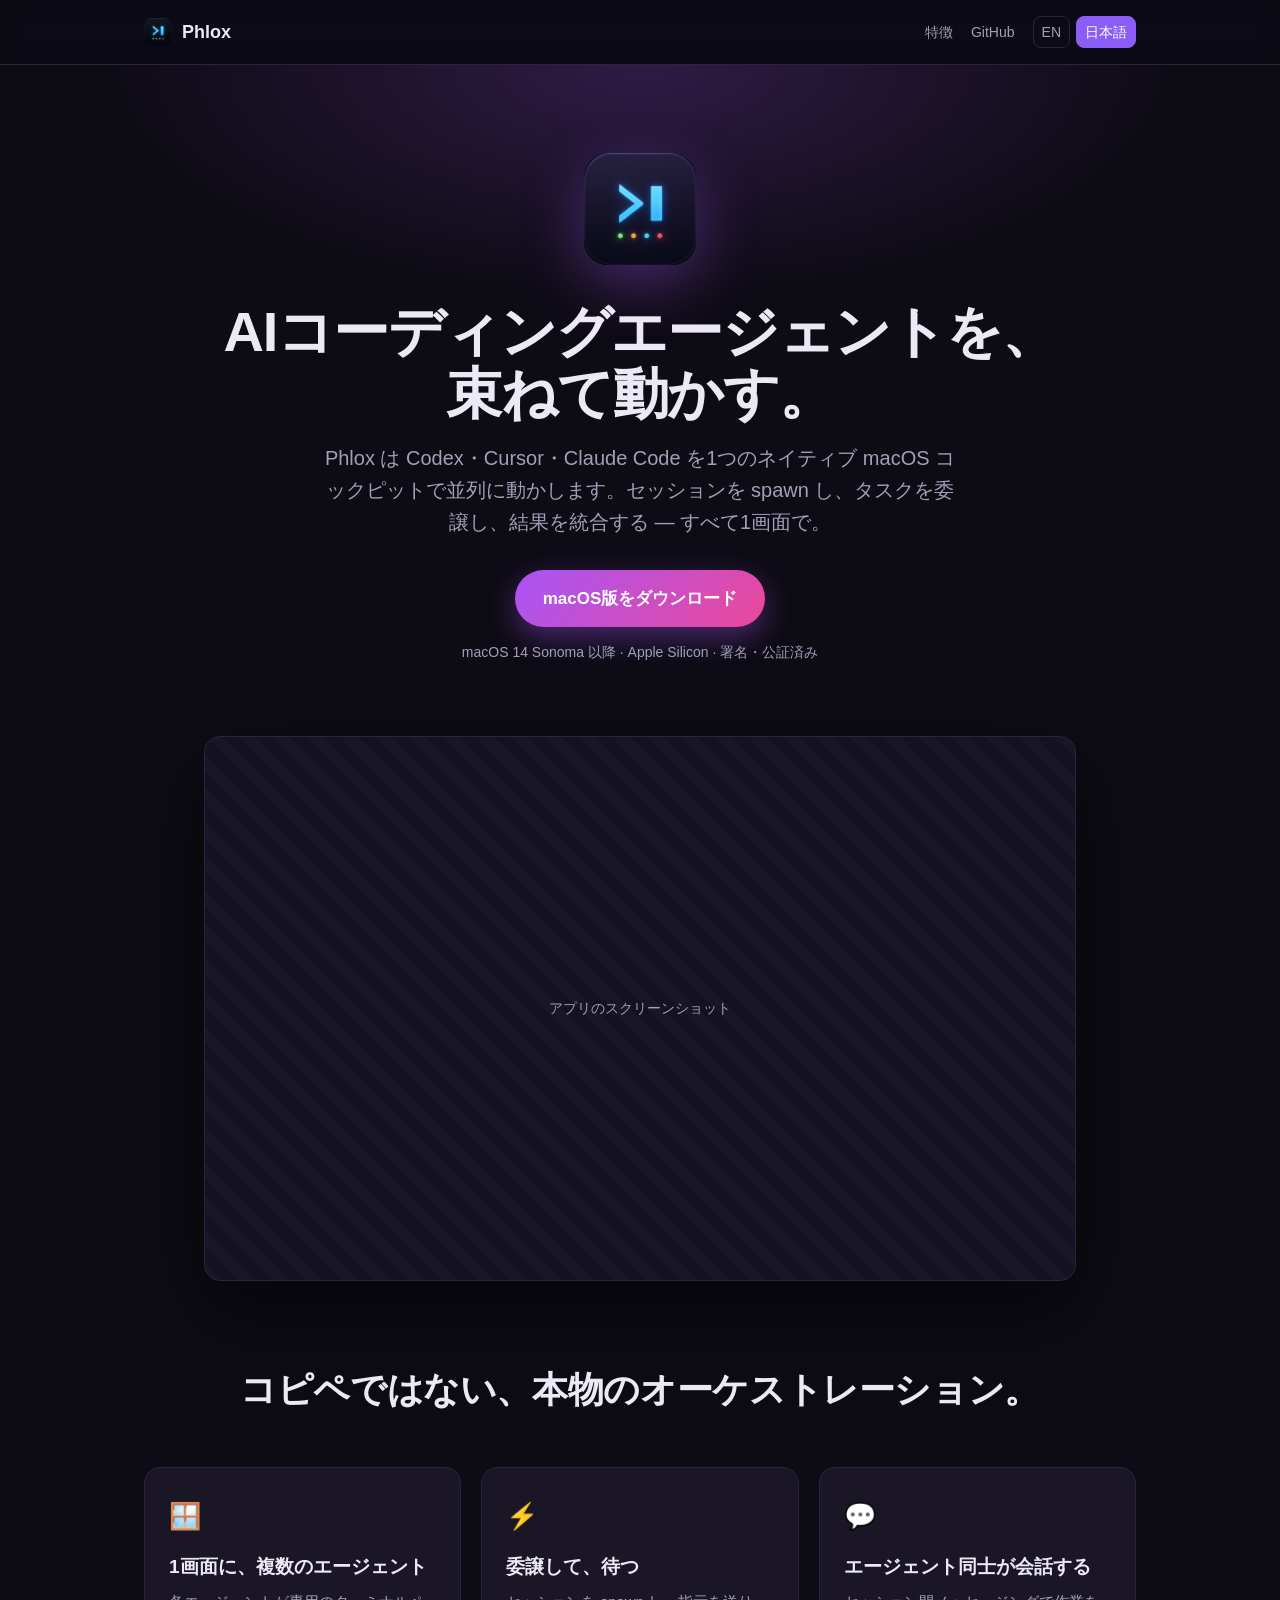
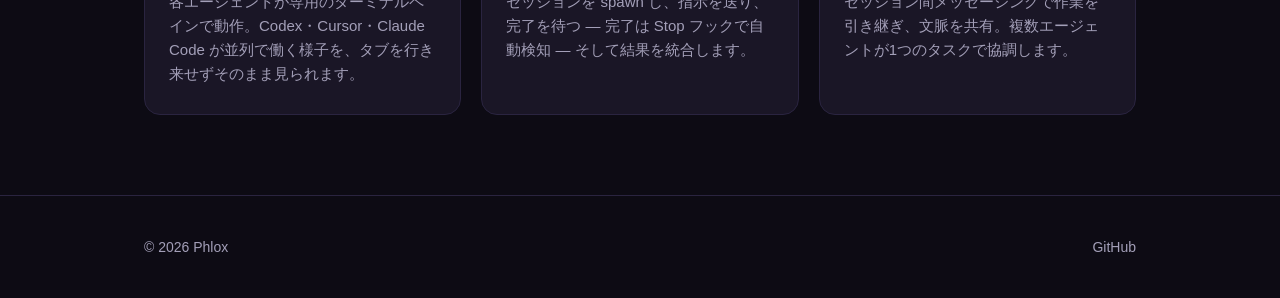
==== ja/index.html @ bf32d3f9 "DLボタン/GitHubリンクを phlox-dist に修正" ====
<!DOCTYPE html>
<html lang="ja">
<head>
  <meta charset="UTF-8" />
  <meta name="viewport" content="width=device-width, initial-scale=1.0" />
  <title>Phlox — AIコーディングエージェントを束ねて動かす</title>
  <meta name="description" content="Phlox は Codex・Cursor・Claude Code を1つのネイティブ macOS コックピットで並列に動かします。セッションを spawn し、タスクを委譲し、結果を統合する — すべて1画面で。" />
  <meta property="og:title" content="Phlox — AIコーディングエージェントを束ねて動かす" />
  <meta property="og:description" content="Codex・Cursor・Claude Code を Mac 上で並列に。spawn し、委譲し、統合する。" />
  <meta property="og:type" content="website" />
  <meta property="og:url" content="https://phlox.cc/ja/" />
  <meta property="og:image" content="https://phlox.cc/assets/icon.png" />
  <link rel="icon" href="../assets/icon.png" />
  <link rel="stylesheet" href="../styles.css" />
</head>
<body>
  <header>
    <div class="container nav">
      <a class="brand" href="/ja/"><img src="../assets/icon.png" alt="Phlox" />Phlox</a>
      <div class="nav-right">
        <a href="#features">特徴</a>
        <a href="https://github.com/HMNZK/phlox-dist" target="_blank" rel="noopener">GitHub</a>
        <span class="lang">
          <a href="/">EN</a>
          <a href="/ja/" class="active">日本語</a>
        </span>
      </div>
    </div>
  </header>

  <main>
    <section class="hero">
      <div class="container">
        <img class="app-icon" src="../assets/icon.png" alt="Phlox アプリアイコン" />
        <h1>AIコーディングエージェントを、<br />束ねて動かす。</h1>
        <p class="sub">Phlox は Codex・Cursor・Claude Code を1つのネイティブ macOS コックピットで並列に動かします。セッションを spawn し、タスクを委譲し、結果を統合する — すべて1画面で。</p>
        <div class="cta">
          <a class="btn-primary" href="https://github.com/HMNZK/phlox-dist/releases/latest/download/Phlox.dmg">macOS版をダウンロード</a>
        </div>
        <div class="req">macOS 14 Sonoma 以降 · Apple Silicon · 署名・公証済み</div>
      </div>
    </section>

    <section class="container shot">
      <div class="shot-frame">
        <!-- TODO: assets/screenshot.png(実機キャプチャ)に差し替え -->
        <div class="shot-placeholder">アプリのスクリーンショット</div>
      </div>
    </section>

    <section class="features" id="features">
      <div class="container">
        <h2>コピペではない、本物のオーケストレーション。</h2>
        <div class="grid">
          <div class="card">
            <div class="ic">🪟</div>
            <h3>1画面に、複数のエージェント</h3>
            <p>各エージェントが専用のターミナルペインで動作。Codex・Cursor・Claude Code が並列で働く様子を、タブを行き来せずそのまま見られます。</p>
          </div>
          <div class="card">
            <div class="ic">⚡</div>
            <h3>委譲して、待つ</h3>
            <p>セッションを spawn し、指示を送り、完了を待つ — 完了は Stop フックで自動検知 — そして結果を統合します。</p>
          </div>
          <div class="card">
            <div class="ic">💬</div>
            <h3>エージェント同士が会話する</h3>
            <p>セッション間メッセージングで作業を引き継ぎ、文脈を共有。複数エージェントが1つのタスクで協調します。</p>
          </div>
        </div>
      </div>
    </section>
  </main>

  <footer>
    <div class="container foot">
      <span>© 2026 Phlox</span>
      <span>
        <a href="https://github.com/HMNZK/phlox-dist" target="_blank" rel="noopener">GitHub</a>
      </span>
    </div>
  </footer>
</body>
</html>
---- styles.css ----
:root {
  --bg: #0d0b14;
  --bg-soft: #141121;
  --card: #1a1626;
  --border: #2a2440;
  --text: #ece9f5;
  --muted: #a39fb8;
  --accent: #8b5cf6;
  --accent-grad: linear-gradient(135deg, #a855f7 0%, #ec4899 100%);
  --radius: 16px;
  --maxw: 1040px;
}

* { box-sizing: border-box; }

html { scroll-behavior: smooth; }

body {
  margin: 0;
  font-family: -apple-system, BlinkMacSystemFont, "Segoe UI", "Hiragino Sans",
    "Noto Sans JP", Roboto, Helvetica, Arial, sans-serif;
  background: var(--bg);
  color: var(--text);
  line-height: 1.6;
  -webkit-font-smoothing: antialiased;
}

a { color: inherit; text-decoration: none; }

.container { max-width: var(--maxw); margin: 0 auto; padding: 0 24px; }

/* ---- Header ---- */
header {
  position: sticky;
  top: 0;
  z-index: 10;
  backdrop-filter: saturate(140%) blur(12px);
  background: rgba(13, 11, 20, 0.72);
  border-bottom: 1px solid var(--border);
}
.nav {
  display: flex;
  align-items: center;
  justify-content: space-between;
  height: 64px;
}
.brand { display: flex; align-items: center; gap: 10px; font-weight: 700; font-size: 18px; }
.brand img { width: 28px; height: 28px; border-radius: 7px; }
.nav-right { display: flex; align-items: center; gap: 18px; font-size: 14px; color: var(--muted); }
.nav-right a:hover { color: var(--text); }
.lang { display: inline-flex; gap: 6px; }
.lang a { padding: 4px 8px; border-radius: 8px; border: 1px solid var(--border); }
.lang a.active { background: var(--accent); color: #fff; border-color: var(--accent); }

/* ---- Hero ---- */
.hero { text-align: center; padding: 88px 0 64px; position: relative; }
.hero::before {
  content: "";
  position: absolute; inset: 0;
  background: radial-gradient(60% 50% at 50% 0%, rgba(168, 85, 247, 0.22), transparent 70%);
  pointer-events: none;
}
.hero img.app-icon { width: 112px; height: 112px; border-radius: 24px; box-shadow: 0 20px 60px rgba(168,85,247,0.35); }
.hero h1 {
  font-size: clamp(34px, 6vw, 56px);
  line-height: 1.12;
  margin: 28px 0 16px;
  letter-spacing: -0.02em;
  font-weight: 800;
}
.hero p.sub {
  font-size: clamp(17px, 2.4vw, 20px);
  color: var(--muted);
  max-width: 640px;
  margin: 0 auto 32px;
}
.cta { display: inline-flex; align-items: center; gap: 10px; }
.btn-primary {
  display: inline-flex; align-items: center; gap: 10px;
  background: var(--accent-grad);
  color: #fff;
  font-weight: 700;
  font-size: 17px;
  padding: 15px 28px;
  border-radius: 999px;
  box-shadow: 0 10px 30px rgba(168,85,247,0.4);
  transition: transform .12s ease, box-shadow .12s ease;
}
.btn-primary:hover { transform: translateY(-2px); box-shadow: 0 14px 38px rgba(168,85,247,0.5); }
.req { margin-top: 14px; font-size: 14px; color: var(--muted); }

/* ---- Shot ---- */
.shot { margin: 8px auto 0; max-width: 920px; }
.shot-frame {
  border: 1px solid var(--border);
  border-radius: var(--radius);
  overflow: hidden;
  background: var(--bg-soft);
  box-shadow: 0 30px 80px rgba(0,0,0,0.5);
}
.shot-frame img { display: block; width: 100%; height: auto; }
.shot-placeholder {
  aspect-ratio: 16 / 10;
  display: flex; align-items: center; justify-content: center;
  color: var(--muted); font-size: 14px;
  background:
    repeating-linear-gradient(45deg, rgba(255,255,255,0.02) 0 12px, transparent 12px 24px);
}

/* ---- Features ---- */
.features { padding: 80px 0; }
.features h2 { text-align: center; font-size: clamp(26px, 4vw, 36px); margin: 0 0 48px; letter-spacing: -0.01em; }
.grid {
  display: grid;
  grid-template-columns: repeat(3, 1fr);
  gap: 20px;
}
.card {
  background: var(--card);
  border: 1px solid var(--border);
  border-radius: var(--radius);
  padding: 28px 24px;
}
.card .ic { font-size: 26px; margin-bottom: 14px; }
.card h3 { margin: 0 0 8px; font-size: 19px; }
.card p { margin: 0; color: var(--muted); font-size: 15px; }

/* ---- Footer ---- */
footer {
  border-top: 1px solid var(--border);
  padding: 40px 0;
  color: var(--muted);
  font-size: 14px;
}
.foot { display: flex; align-items: center; justify-content: space-between; flex-wrap: wrap; gap: 12px; }
.foot a:hover { color: var(--text); }

@media (max-width: 760px) {
  .grid { grid-template-columns: 1fr; }
  .hero { padding: 56px 0 40px; }
}
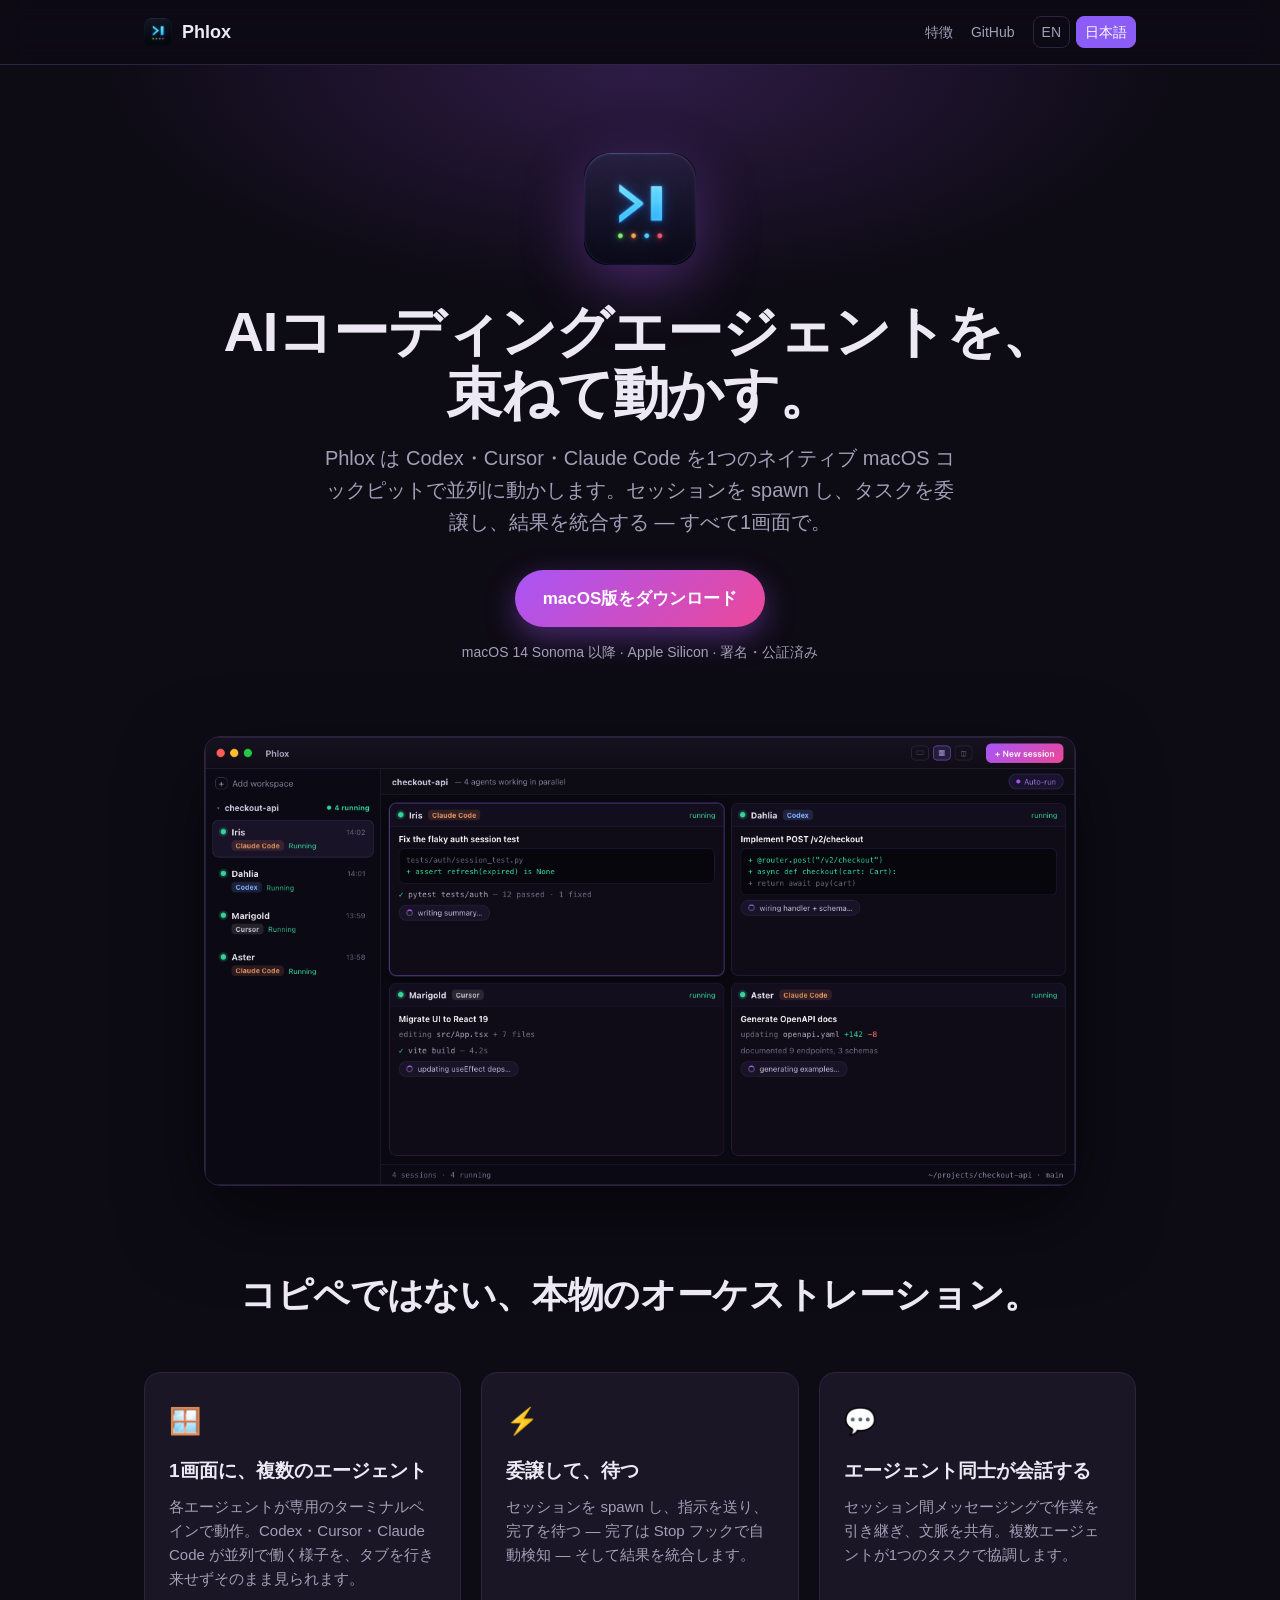
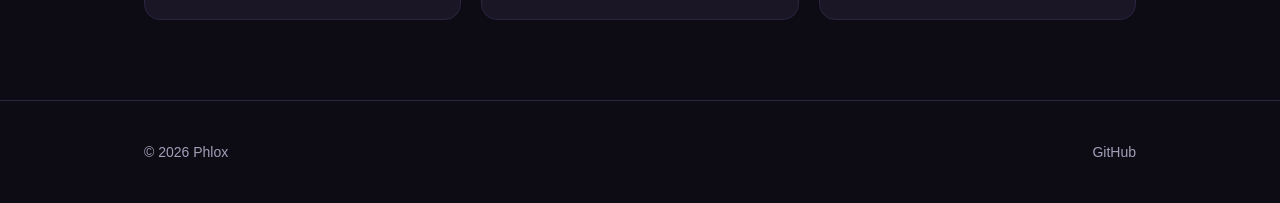
==== commit e0652294: "サイト更新: マーケ用スクショ(並列グリッド)を反映" ====
--- a/ja/index.html
+++ b/ja/index.html
@@ -43,8 +43,7 @@
 
     <section class="container shot">
       <div class="shot-frame">
-        <!-- TODO: assets/screenshot.png(実機キャプチャ)に差し替え -->
-        <div class="shot-placeholder">アプリのスクリーンショット</div>
+        <img src="../assets/screenshot.png" alt="Claude Code・Codex・Cursor を並列実行する Phlox" />
       </div>
     </section>
 
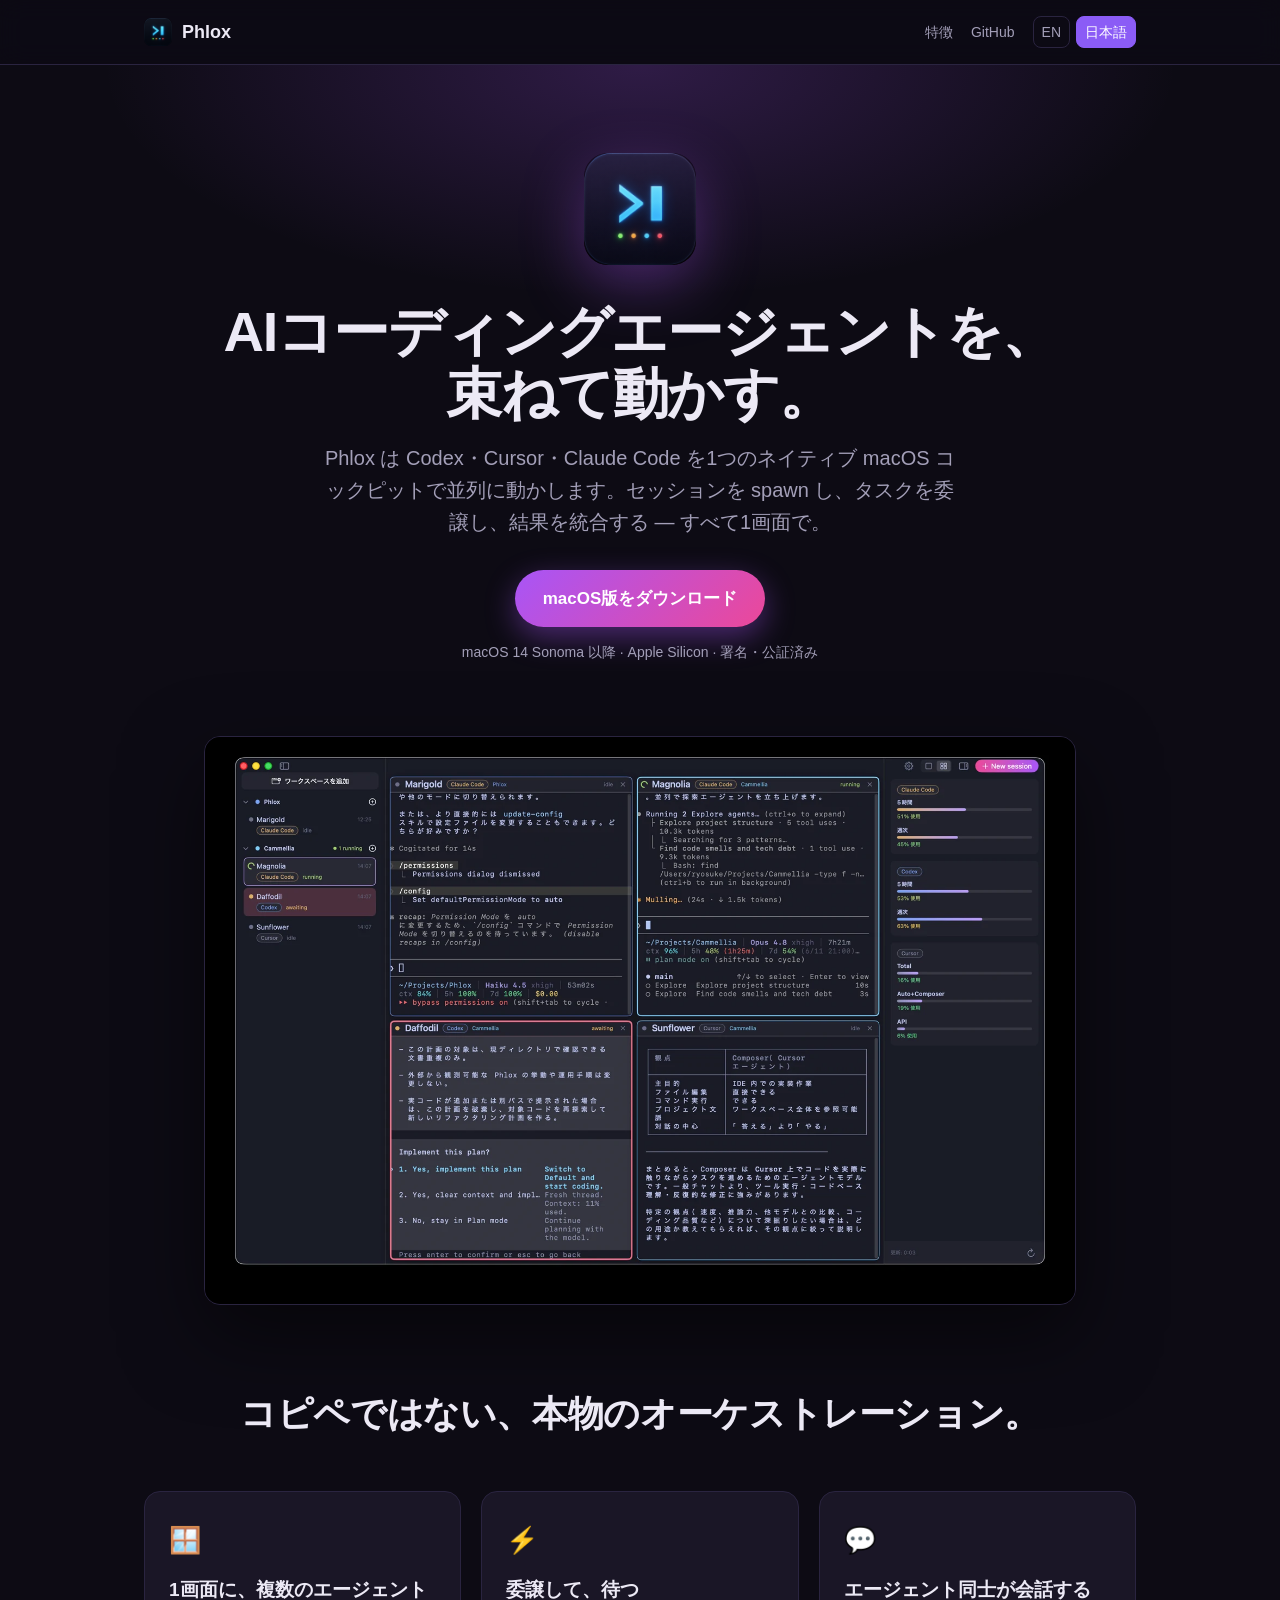
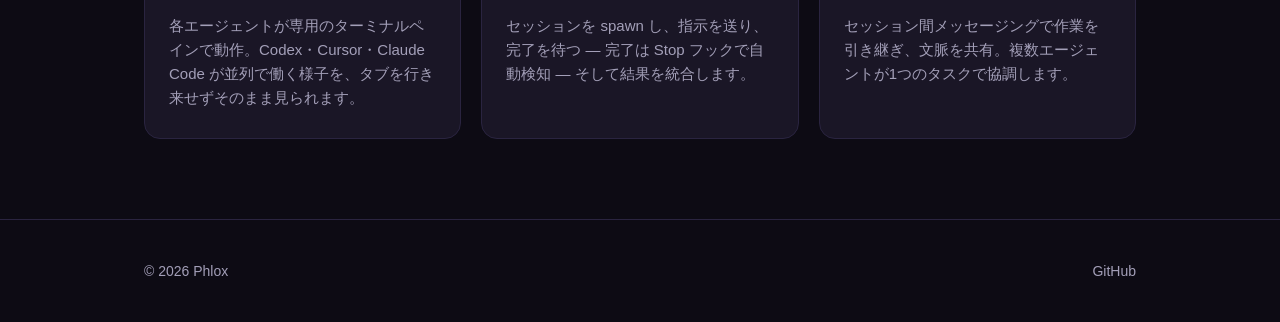
==== commit 3a02dd83: "LPのスクショを最新UI(4エージェントグリッド+使用量サイドバー)に更新しWebP軽量化" ====
--- a/ja/index.html
+++ b/ja/index.html
@@ -43,7 +43,7 @@
 
     <section class="container shot">
       <div class="shot-frame">
-        <img src="../assets/screenshot.png" alt="Claude Code・Codex・Cursor を並列実行する Phlox" />
+        <img src="../assets/screenshot.webp" alt="Claude Code・Codex・Cursor を並列実行する Phlox" />
       </div>
     </section>
 
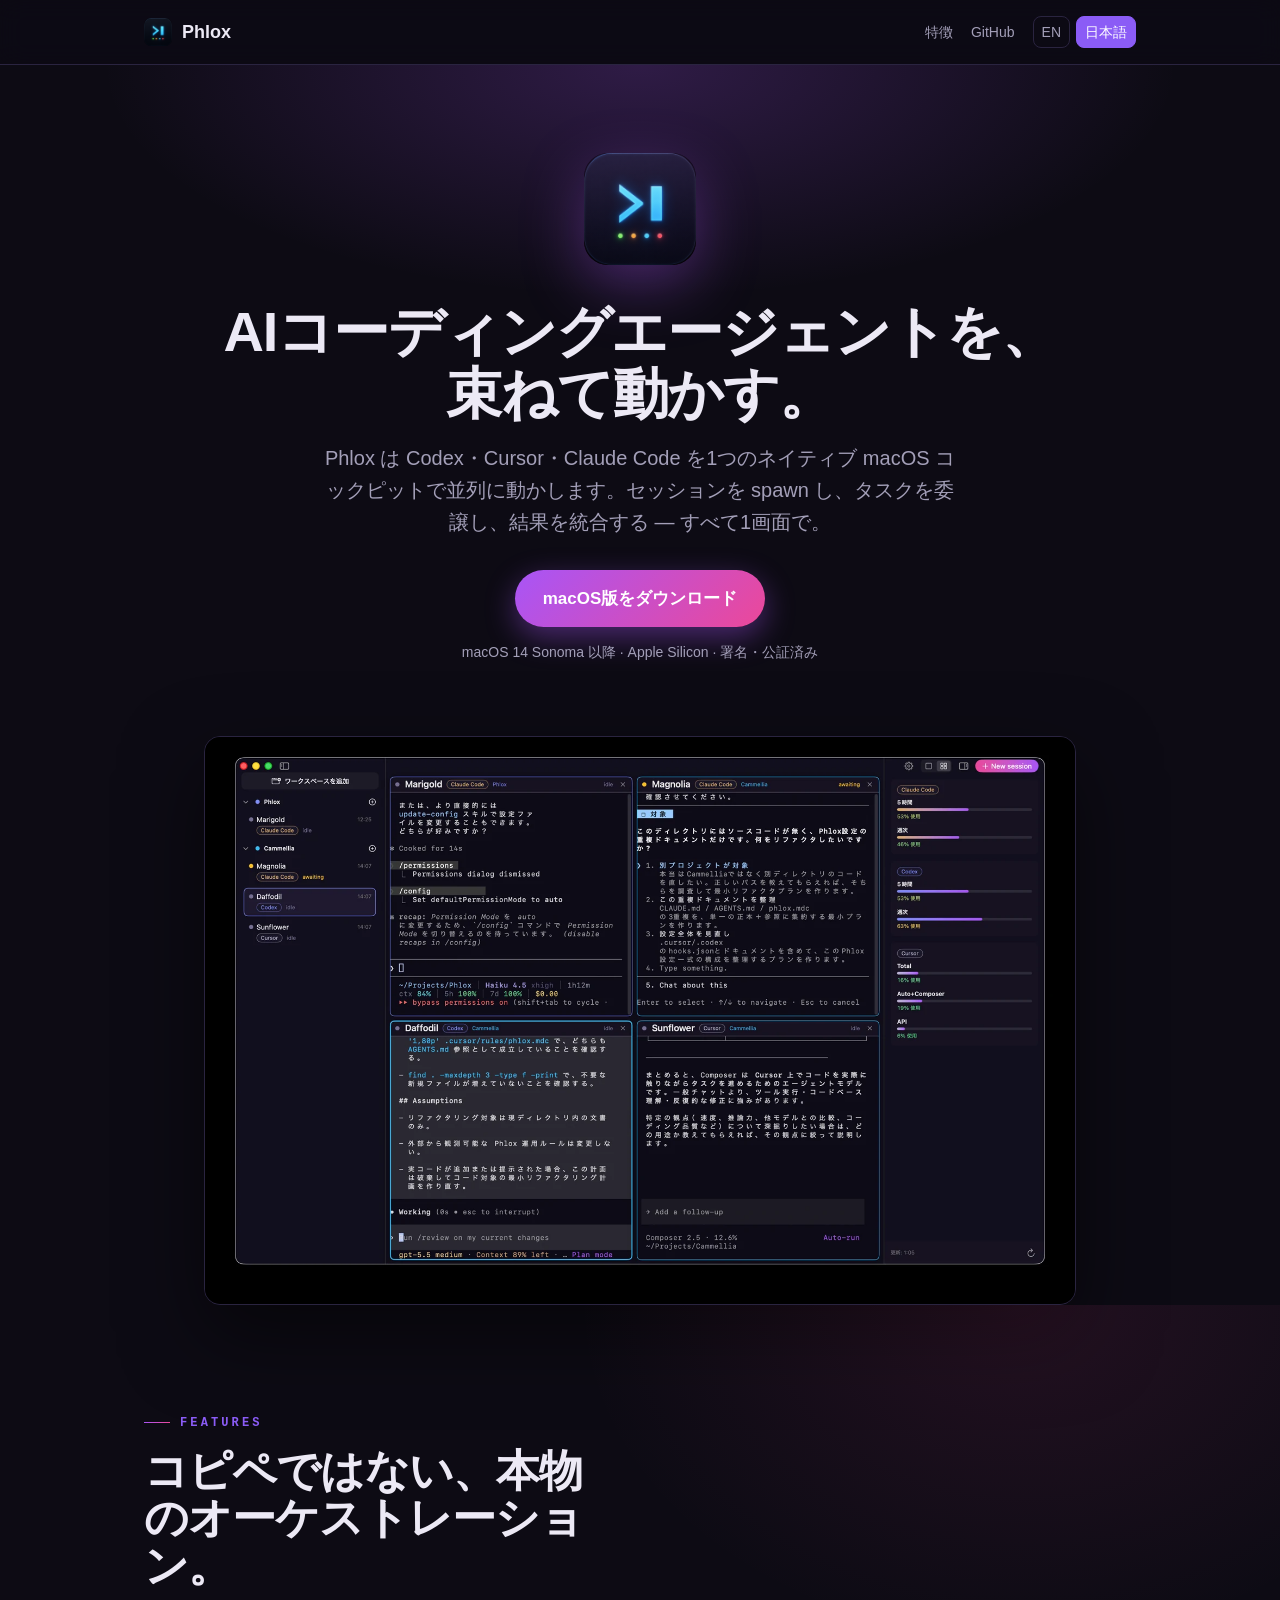
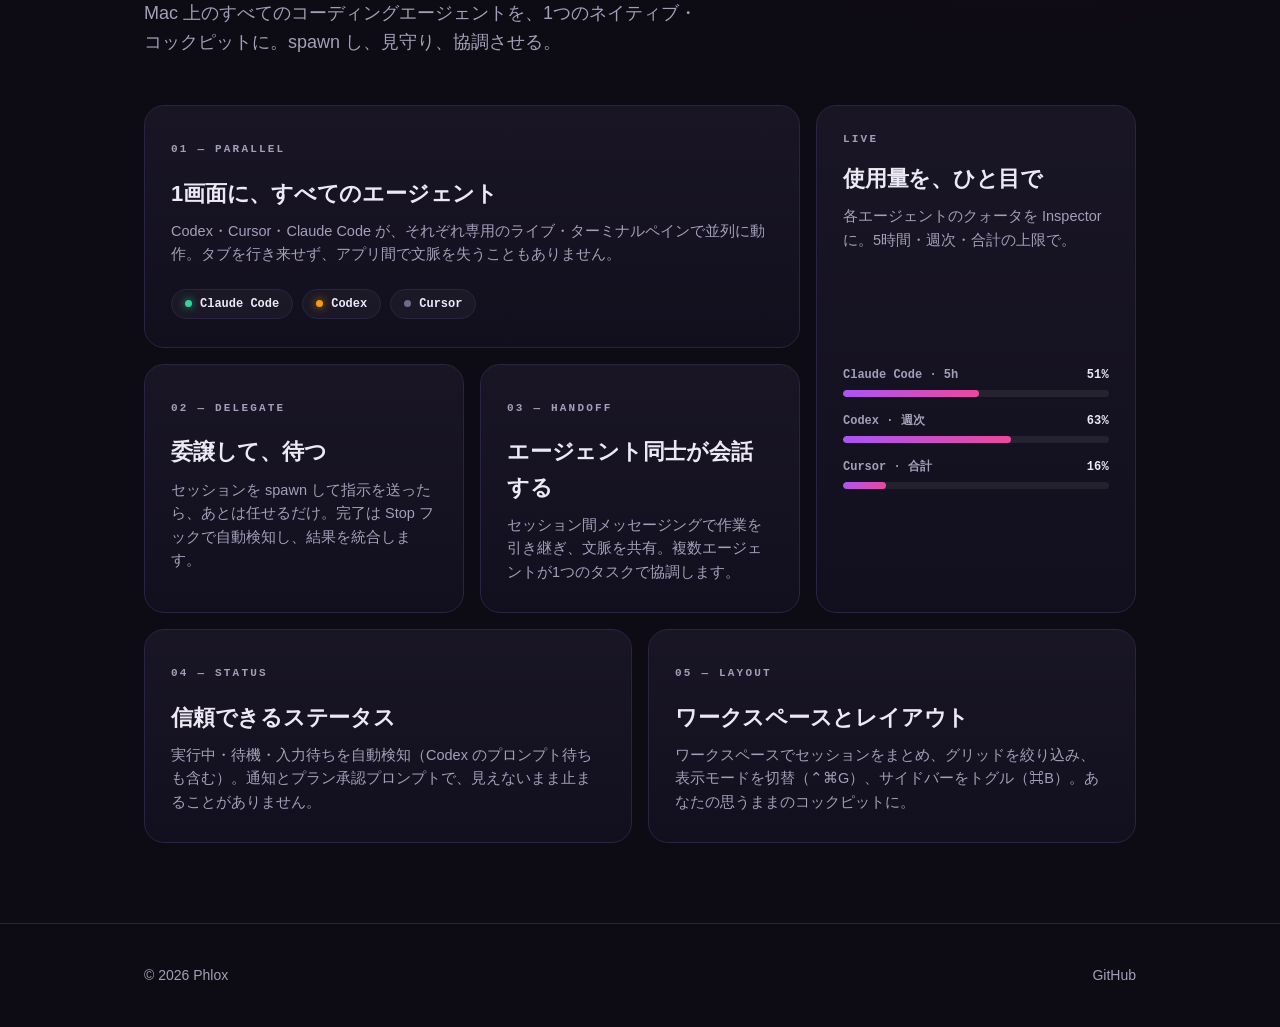
==== commit a13e7e00: "LP: 画像差し替えと機能一覧をbentoグリッドに刷新" ====
--- a/ja/index.html
+++ b/ja/index.html
@@ -49,27 +49,79 @@
 
     <section class="features" id="features">
       <div class="container">
-        <h2>コピペではない、本物のオーケストレーション。</h2>
-        <div class="grid">
-          <div class="card">
-            <div class="ic">🪟</div>
-            <h3>1画面に、複数のエージェント</h3>
-            <p>各エージェントが専用のターミナルペインで動作。Codex・Cursor・Claude Code が並列で働く様子を、タブを行き来せずそのまま見られます。</p>
-          </div>
-          <div class="card">
-            <div class="ic">⚡</div>
+        <div class="head">
+          <span class="eyebrow">Features</span>
+          <h2>コピペではない、本物のオーケストレーション。</h2>
+          <p class="lead">Mac 上のすべてのコーディングエージェントを、1つのネイティブ・コックピットに。spawn し、見守り、協調させる。</p>
+        </div>
+
+        <div class="bento">
+          <article class="feat feat-a">
+            <span class="k">01 — Parallel</span>
+            <h3>1画面に、すべてのエージェント</h3>
+            <p>Codex・Cursor・Claude Code が、それぞれ専用のライブ・ターミナルペインで並列に動作。タブを行き来せず、アプリ間で文脈を失うこともありません。</p>
+            <div class="panes">
+              <span class="pane"><span class="dot run"></span>Claude Code</span>
+              <span class="pane"><span class="dot wait"></span>Codex</span>
+              <span class="pane"><span class="dot idle"></span>Cursor</span>
+            </div>
+          </article>
+
+          <article class="feat feat-usage">
+            <span class="k">Live</span>
+            <h3>使用量を、ひと目で</h3>
+            <p>各エージェントのクォータを Inspector に。5時間・週次・合計の上限で。</p>
+            <div class="usage">
+              <div class="ubar"><div class="ul"><span>Claude Code · 5h</span><b>51%</b></div><div class="track"><div class="fill" style="--w:51%"></div></div></div>
+              <div class="ubar"><div class="ul"><span>Codex · 週次</span><b>63%</b></div><div class="track"><div class="fill" style="--w:63%"></div></div></div>
+              <div class="ubar"><div class="ul"><span>Cursor · 合計</span><b>16%</b></div><div class="track"><div class="fill" style="--w:16%"></div></div></div>
+            </div>
+          </article>
+
+          <article class="feat feat-c">
+            <span class="k">02 — Delegate</span>
             <h3>委譲して、待つ</h3>
-            <p>セッションを spawn し、指示を送り、完了を待つ — 完了は Stop フックで自動検知 — そして結果を統合します。</p>
-          </div>
-          <div class="card">
-            <div class="ic">💬</div>
+            <p>セッションを spawn して指示を送ったら、あとは任せるだけ。完了は Stop フックで自動検知し、結果を統合します。</p>
+          </article>
+
+          <article class="feat feat-d">
+            <span class="k">03 — Handoff</span>
             <h3>エージェント同士が会話する</h3>
             <p>セッション間メッセージングで作業を引き継ぎ、文脈を共有。複数エージェントが1つのタスクで協調します。</p>
-          </div>
+          </article>
+
+          <article class="feat feat-e">
+            <span class="k">04 — Status</span>
+            <h3>信頼できるステータス</h3>
+            <p>実行中・待機・入力待ちを自動検知（Codex のプロンプト待ちも含む）。通知とプラン承認プロンプトで、見えないまま止まることがありません。</p>
+          </article>
+
+          <article class="feat feat-f">
+            <span class="k">05 — Layout</span>
+            <h3>ワークスペースとレイアウト</h3>
+            <p>ワークスペースでセッションをまとめ、グリッドを絞り込み、表示モードを切替（⌃⌘G）、サイドバーをトグル（⌘B）。あなたの思うままのコックピットに。</p>
+          </article>
         </div>
       </div>
     </section>
   </main>
+
+  <script>
+    document.documentElement.classList.add('js');
+    (function () {
+      var els = document.querySelectorAll('.feat');
+      if (!('IntersectionObserver' in window)) {
+        els.forEach(function (e) { e.classList.add('in'); });
+        return;
+      }
+      var io = new IntersectionObserver(function (entries) {
+        entries.forEach(function (en) {
+          if (en.isIntersecting) { en.target.classList.add('in'); io.unobserve(en.target); }
+        });
+      }, { threshold: 0.18 });
+      els.forEach(function (e) { io.observe(e); });
+    })();
+  </script>
 
   <footer>
     <div class="container foot">
--- a/styles.css
+++ b/styles.css
@@ -9,6 +9,7 @@
   --accent-grad: linear-gradient(135deg, #a855f7 0%, #ec4899 100%);
   --radius: 16px;
   --maxw: 1040px;
+  --mono: ui-monospace, "SF Mono", "JetBrains Mono", Menlo, monospace;
 }
 
 * { box-sizing: border-box; }
@@ -107,23 +108,90 @@
     repeating-linear-gradient(45deg, rgba(255,255,255,0.02) 0 12px, transparent 12px 24px);
 }
 
-/* ---- Features ---- */
-.features { padding: 80px 0; }
-.features h2 { text-align: center; font-size: clamp(26px, 4vw, 36px); margin: 0 0 48px; letter-spacing: -0.01em; }
-.grid {
-  display: grid;
-  grid-template-columns: repeat(3, 1fr);
-  gap: 20px;
-}
-.card {
-  background: var(--card);
+/* ---- Features (bento) ---- */
+.features { padding: 100px 0 80px; position: relative; }
+.features::before {
+  content: "";
+  position: absolute; inset: 0;
+  background: radial-gradient(50% 40% at 80% 0%, rgba(236, 72, 153, 0.10), transparent 70%);
+  pointer-events: none;
+}
+.features .head { position: relative; margin: 0 0 48px; }
+.eyebrow {
+  display: inline-flex; align-items: center; gap: 10px;
+  font: 600 12px/1 var(--mono);
+  letter-spacing: 0.26em; text-transform: uppercase;
+  color: var(--accent);
+}
+.eyebrow::before { content: ""; width: 26px; height: 1px; background: var(--accent-grad); }
+.features h2 {
+  font-size: clamp(28px, 4.6vw, 44px);
+  line-height: 1.08; letter-spacing: -0.02em; font-weight: 800;
+  margin: 16px 0 10px; max-width: 18ch;
+}
+.features .lead { margin: 0; color: var(--muted); font-size: clamp(16px, 2vw, 18px); max-width: 56ch; }
+
+.bento { display: grid; grid-template-columns: repeat(6, 1fr); gap: 16px; }
+.feat {
+  position: relative; isolation: isolate; overflow: hidden;
+  background: linear-gradient(180deg, rgba(26, 22, 38, 0.92), rgba(18, 15, 30, 0.92));
   border: 1px solid var(--border);
-  border-radius: var(--radius);
-  padding: 28px 24px;
-}
-.card .ic { font-size: 26px; margin-bottom: 14px; }
-.card h3 { margin: 0 0 8px; font-size: 19px; }
-.card p { margin: 0; color: var(--muted); font-size: 15px; }
+  border-radius: 20px;
+  padding: 28px 26px;
+  transition: transform .25s ease, border-color .25s ease;
+}
+/* gradient hairline that lights up on hover */
+.feat::after {
+  content: ""; position: absolute; inset: 0; border-radius: inherit; padding: 1px;
+  background: var(--accent-grad);
+  -webkit-mask: linear-gradient(#000 0 0) content-box, linear-gradient(#000 0 0);
+  -webkit-mask-composite: xor; mask-composite: exclude;
+  opacity: 0; transition: opacity .3s ease; pointer-events: none;
+}
+.feat:hover { transform: translateY(-4px); }
+.feat:hover::after { opacity: .85; }
+.feat .k {
+  font: 600 11px/1 var(--mono);
+  letter-spacing: .2em; text-transform: uppercase; color: var(--muted);
+}
+.feat h3 { margin: 16px 0 9px; font-size: clamp(19px, 2.2vw, 22px); letter-spacing: -0.01em; }
+.feat p { margin: 0; color: var(--muted); font-size: 14.5px; line-height: 1.62; }
+
+.feat-a { grid-column: span 4; }
+.feat-usage { grid-column: span 2; grid-row: span 2; display: flex; flex-direction: column; }
+.feat-c, .feat-d { grid-column: span 2; }
+.feat-e, .feat-f { grid-column: span 3; }
+
+/* flagship: live agent panes */
+.panes { display: flex; flex-wrap: wrap; gap: 9px; margin-top: 22px; }
+.pane {
+  display: inline-flex; align-items: center; gap: 8px;
+  font: 600 12px/1 var(--mono); color: var(--text);
+  background: rgba(255, 255, 255, 0.035);
+  border: 1px solid var(--border); border-radius: 999px; padding: 8px 13px;
+}
+.pane .dot { width: 7px; height: 7px; border-radius: 50%; }
+.dot.run  { background: #34d399; box-shadow: 0 0 9px rgba(52, 211, 153, 0.8); }
+.dot.wait { background: #f59e0b; box-shadow: 0 0 9px rgba(245, 158, 11, 0.8); }
+.dot.idle { background: #6f6a8a; }
+
+/* usage monitor mock — echoes the real Inspector sidebar */
+.usage { margin-top: 22px; display: flex; flex-direction: column; gap: 18px; flex: 1; justify-content: center; }
+.ubar .ul { display: flex; justify-content: space-between; align-items: baseline; margin-bottom: 9px; font: 600 12px/1 var(--mono); color: var(--muted); }
+.ubar .ul b { color: var(--text); letter-spacing: .02em; }
+.track { height: 7px; border-radius: 999px; background: rgba(255, 255, 255, 0.07); overflow: hidden; }
+.fill { height: 100%; width: var(--w); border-radius: 999px; background: var(--accent-grad); }
+
+/* scroll reveal (progressively enhanced; full content shown without JS) */
+.js .feat { opacity: 0; transform: translateY(16px); }
+.js .feat.in { opacity: 1; transform: none; transition: opacity .55s ease, transform .55s ease; }
+.js .feat:nth-child(2).in { transition-delay: .06s; }
+.js .feat:nth-child(3).in { transition-delay: .10s; }
+.js .feat:nth-child(4).in { transition-delay: .14s; }
+.js .feat:nth-child(5).in { transition-delay: .18s; }
+.js .feat:nth-child(6).in { transition-delay: .22s; }
+.js .fill { width: 0; }
+.js .feat-usage.in .fill { width: var(--w); transition: width 1.1s cubic-bezier(.2, .7, .2, 1) .25s; }
 
 /* ---- Footer ---- */
 footer {
@@ -135,7 +203,21 @@
 .foot { display: flex; align-items: center; justify-content: space-between; flex-wrap: wrap; gap: 12px; }
 .foot a:hover { color: var(--text); }
 
+@media (max-width: 1000px) {
+  .bento { grid-template-columns: repeat(2, 1fr); }
+  .feat { grid-column: span 1; grid-row: auto; }
+  .feat-a, .feat-usage, .feat-e, .feat-f { grid-column: span 2; }
+}
 @media (max-width: 760px) {
-  .grid { grid-template-columns: 1fr; }
   .hero { padding: 56px 0 40px; }
 }
+@media (max-width: 620px) {
+  .bento { grid-template-columns: 1fr; }
+  .feat, .feat-a, .feat-usage, .feat-e, .feat-f { grid-column: span 1; }
+}
+
+@media (prefers-reduced-motion: reduce) {
+  .js .feat { opacity: 1; transform: none; }
+  .js .fill { width: var(--w); transition: none; }
+  .feat:hover { transform: none; }
+}
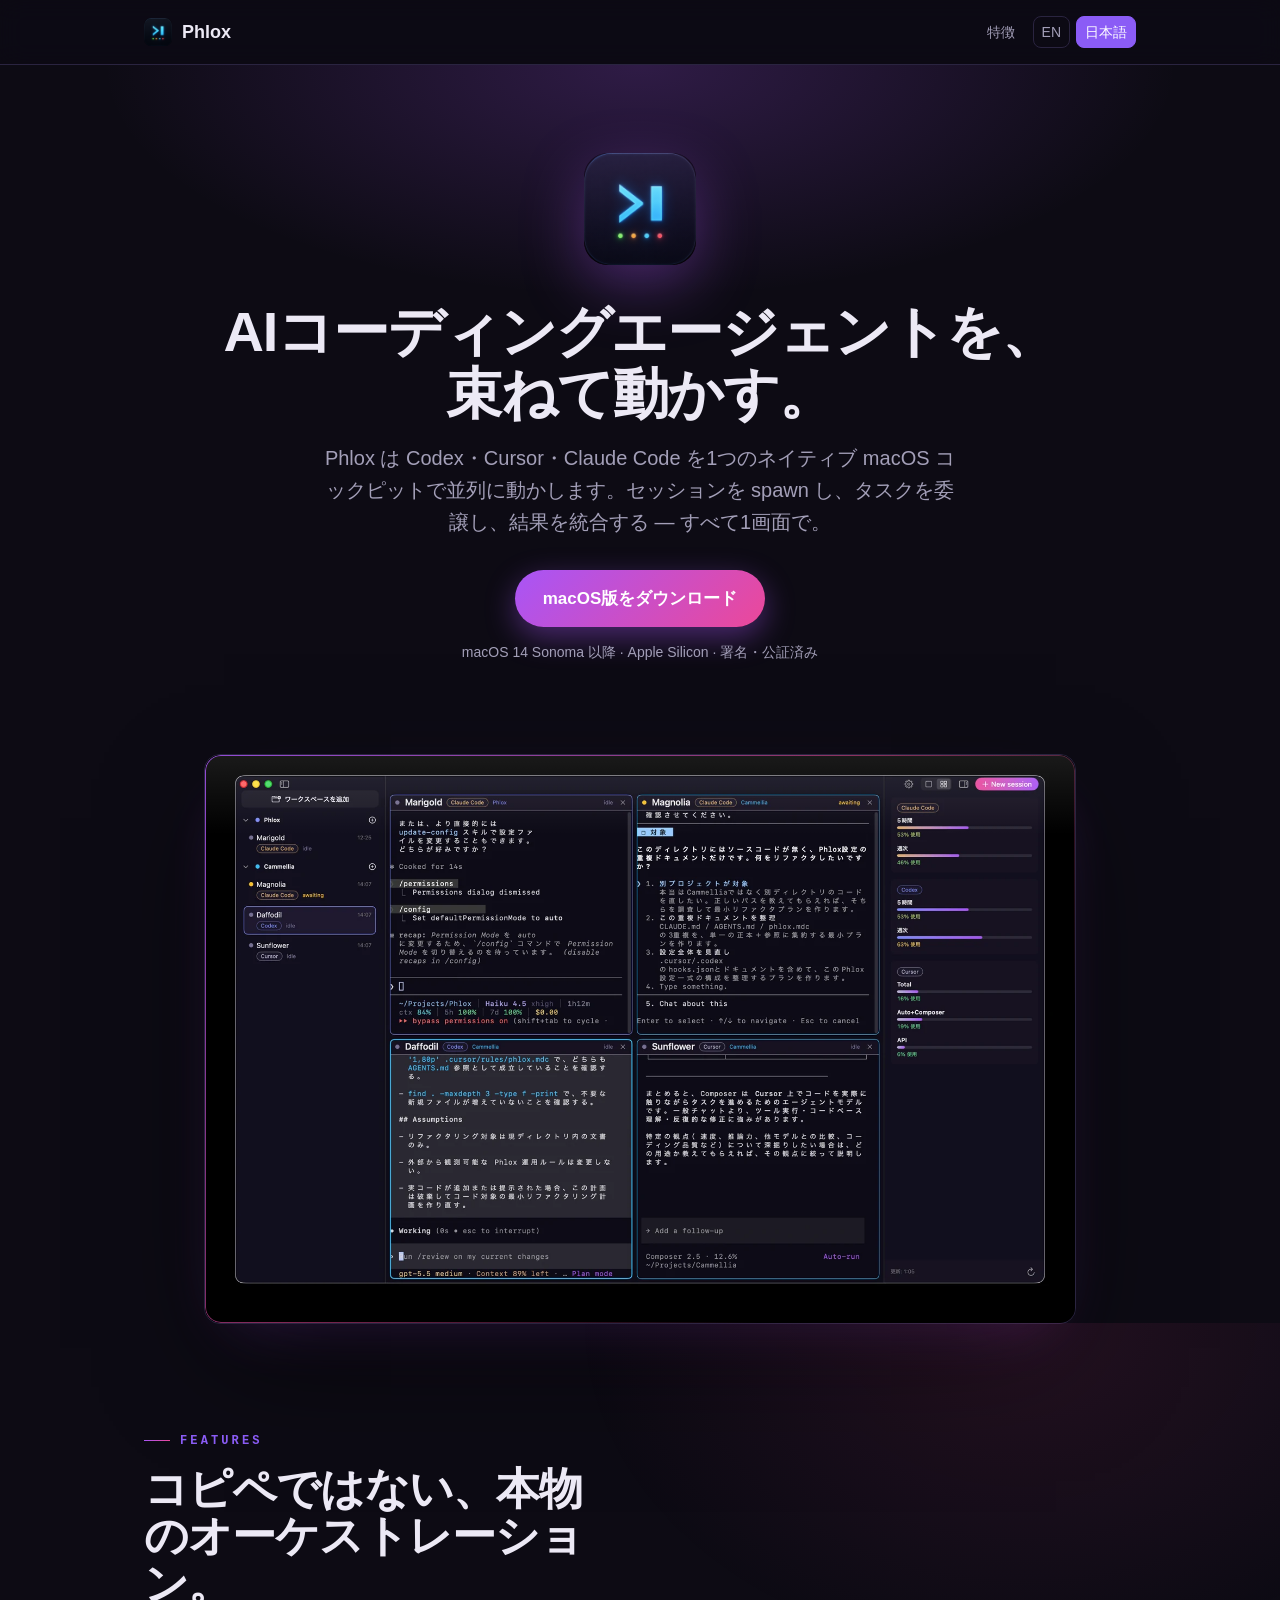
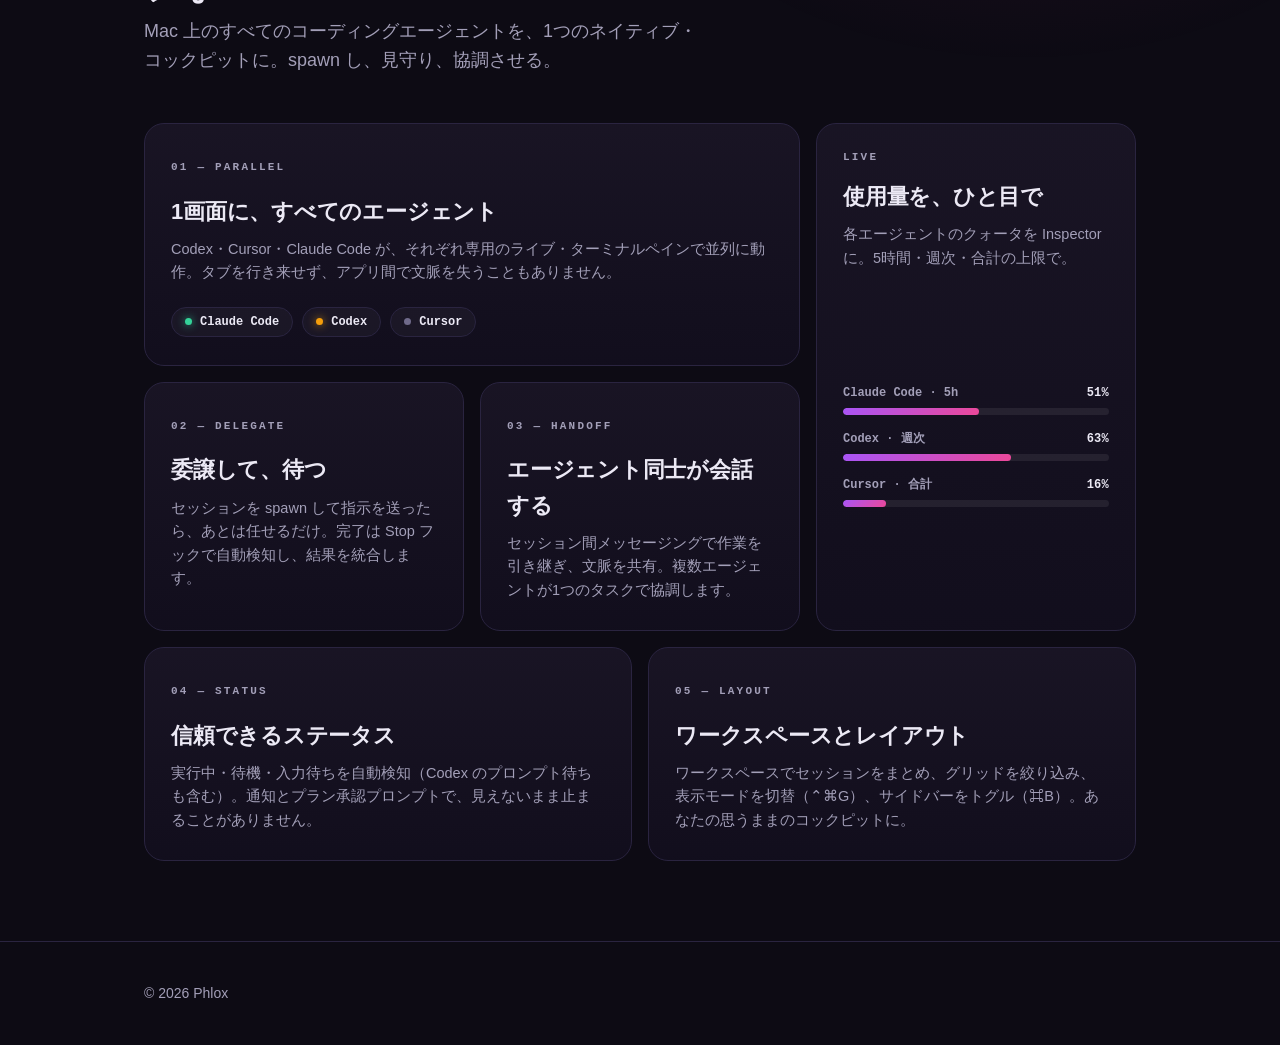
==== commit 1d1dbfc0: "LP: nav/footerのGitHubリンクを削除(Downloadボタンは維持)" ====
--- a/ja/index.html
+++ b/ja/index.html
@@ -19,7 +19,6 @@
       <a class="brand" href="/ja/"><img src="../assets/icon.png" alt="Phlox" />Phlox</a>
       <div class="nav-right">
         <a href="#features">特徴</a>
-        <a href="https://github.com/HMNZK/phlox-dist" target="_blank" rel="noopener">GitHub</a>
         <span class="lang">
           <a href="/">EN</a>
           <a href="/ja/" class="active">日本語</a>
@@ -126,9 +125,6 @@
   <footer>
     <div class="container foot">
       <span>© 2026 Phlox</span>
-      <span>
-        <a href="https://github.com/HMNZK/phlox-dist" target="_blank" rel="noopener">GitHub</a>
-      </span>
     </div>
   </footer>
 </body>
--- a/styles.css
+++ b/styles.css
@@ -91,15 +91,54 @@
 .req { margin-top: 14px; font-size: 14px; color: var(--muted); }
 
 /* ---- Shot ---- */
-.shot { margin: 8px auto 0; max-width: 920px; }
+.shot { margin: 26px auto 0; max-width: 920px; position: relative; perspective: 1600px; }
+/* colored aura glowing behind the window */
+.shot::before {
+  content: "";
+  position: absolute; z-index: 0;
+  left: 50%; top: 5%; transform: translateX(-50%);
+  width: 84%; height: 88%;
+  background: radial-gradient(50% 50% at 50% 45%, rgba(168, 85, 247, 0.42), rgba(236, 72, 153, 0.16) 48%, transparent 72%);
+  filter: blur(48px);
+  pointer-events: none;
+}
 .shot-frame {
+  position: relative; z-index: 1;
   border: 1px solid var(--border);
   border-radius: var(--radius);
   overflow: hidden;
   background: var(--bg-soft);
-  box-shadow: 0 30px 80px rgba(0,0,0,0.5);
+  box-shadow:
+    0 2px 0 rgba(255, 255, 255, 0.05) inset,
+    0 44px 110px -20px rgba(0, 0, 0, 0.72),
+    0 22px 60px -34px rgba(168, 85, 247, 0.55);
+  transform-style: preserve-3d;
+  animation: shotIn 1.2s cubic-bezier(.2, .7, .2, 1) both,
+             shotFloat 9s ease-in-out 1.3s infinite;
+}
+/* gradient hairline edge */
+.shot-frame::after {
+  content: ""; position: absolute; inset: 0; z-index: 3; border-radius: inherit;
+  padding: 1px; pointer-events: none;
+  background: linear-gradient(135deg, rgba(168, 85, 247, 0.85), rgba(236, 72, 153, 0.55) 45%, transparent 78%);
+  -webkit-mask: linear-gradient(#000 0 0) content-box, linear-gradient(#000 0 0);
+  -webkit-mask-composite: xor; mask-composite: exclude;
+}
+/* top glass sheen */
+.shot-frame::before {
+  content: ""; position: absolute; inset: 0; z-index: 2; border-radius: inherit; pointer-events: none;
+  background: linear-gradient(180deg, rgba(255, 255, 255, 0.10), transparent 14%);
 }
 .shot-frame img { display: block; width: 100%; height: auto; }
+
+@keyframes shotIn {
+  from { opacity: 0; transform: rotateX(9deg) translateY(46px) scale(.965); }
+  to   { opacity: 1; transform: rotateX(0) translateY(0) scale(1); }
+}
+@keyframes shotFloat {
+  0%, 100% { transform: translateY(0); }
+  50%      { transform: translateY(-9px); }
+}
 .shot-placeholder {
   aspect-ratio: 16 / 10;
   display: flex; align-items: center; justify-content: center;
@@ -220,4 +259,5 @@
   .js .feat { opacity: 1; transform: none; }
   .js .fill { width: var(--w); transition: none; }
   .feat:hover { transform: none; }
-}
+  .shot-frame { animation: none; opacity: 1; transform: none; }
+}
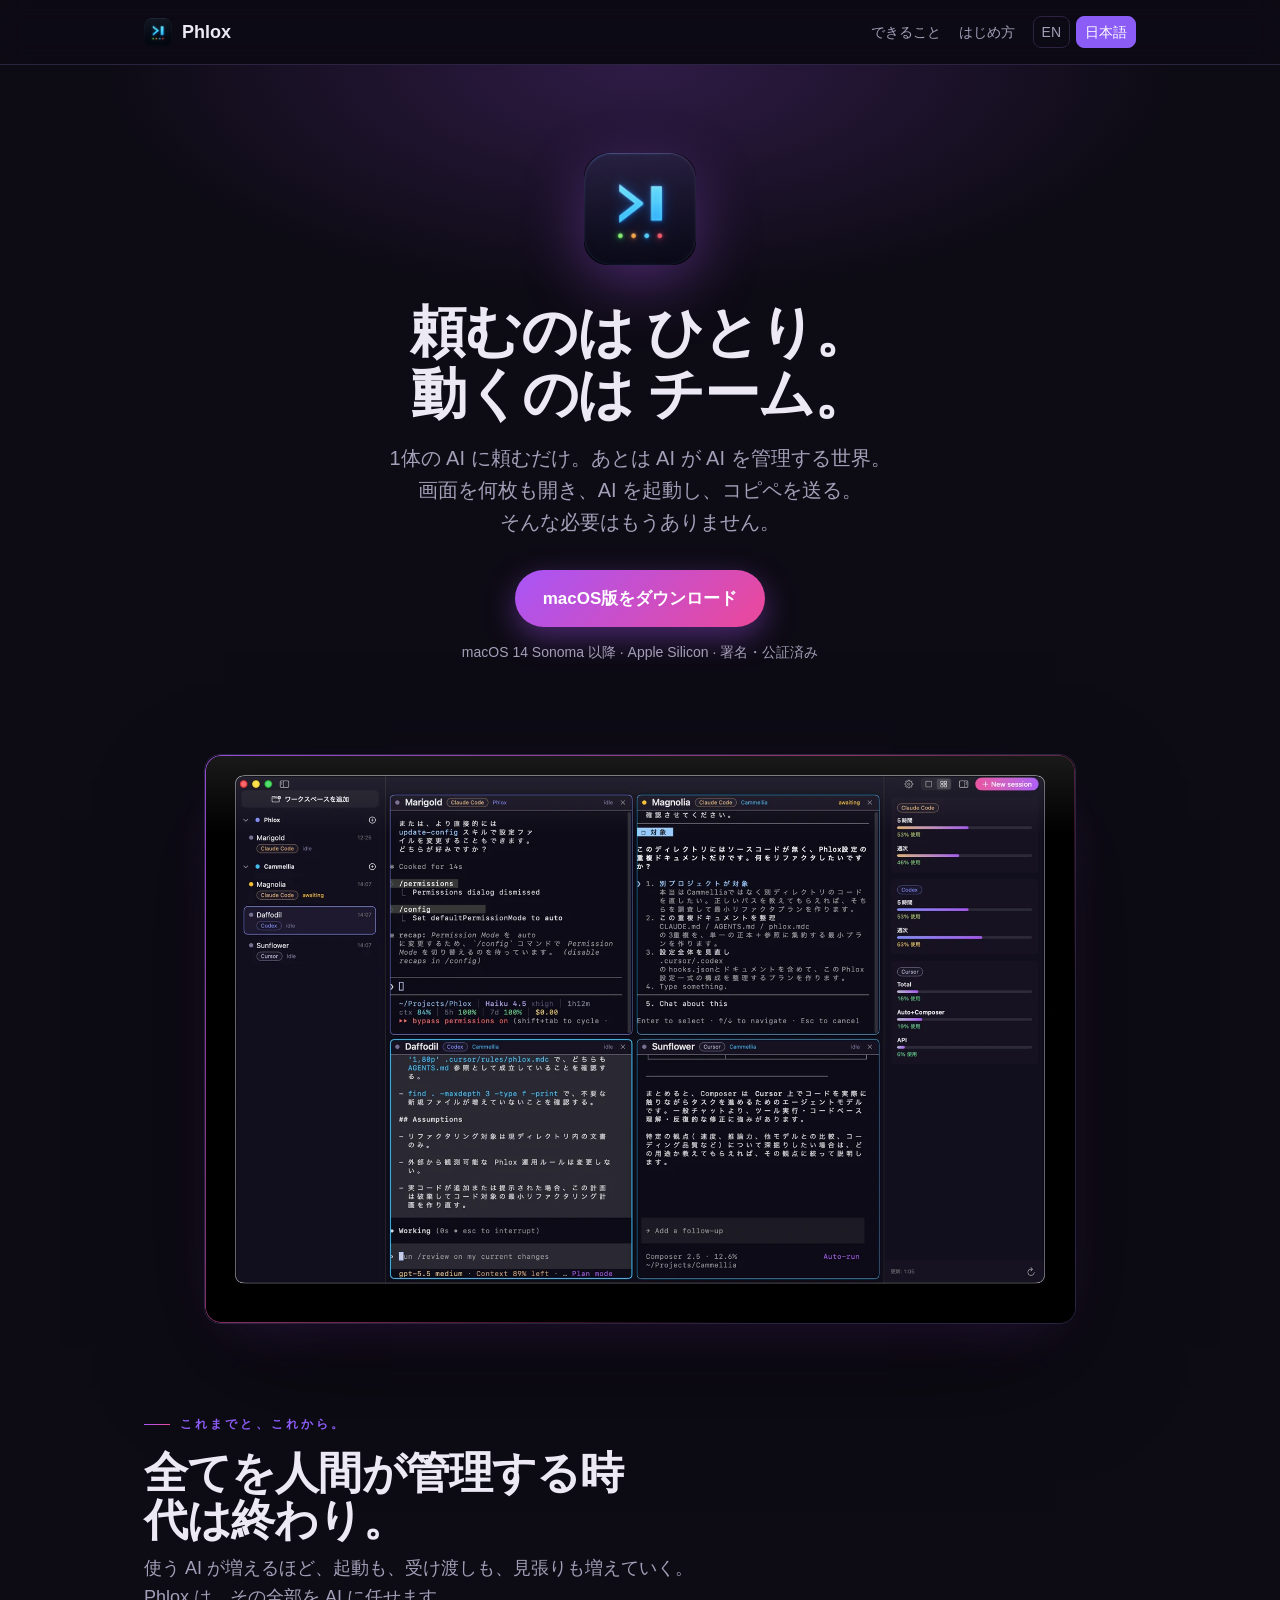
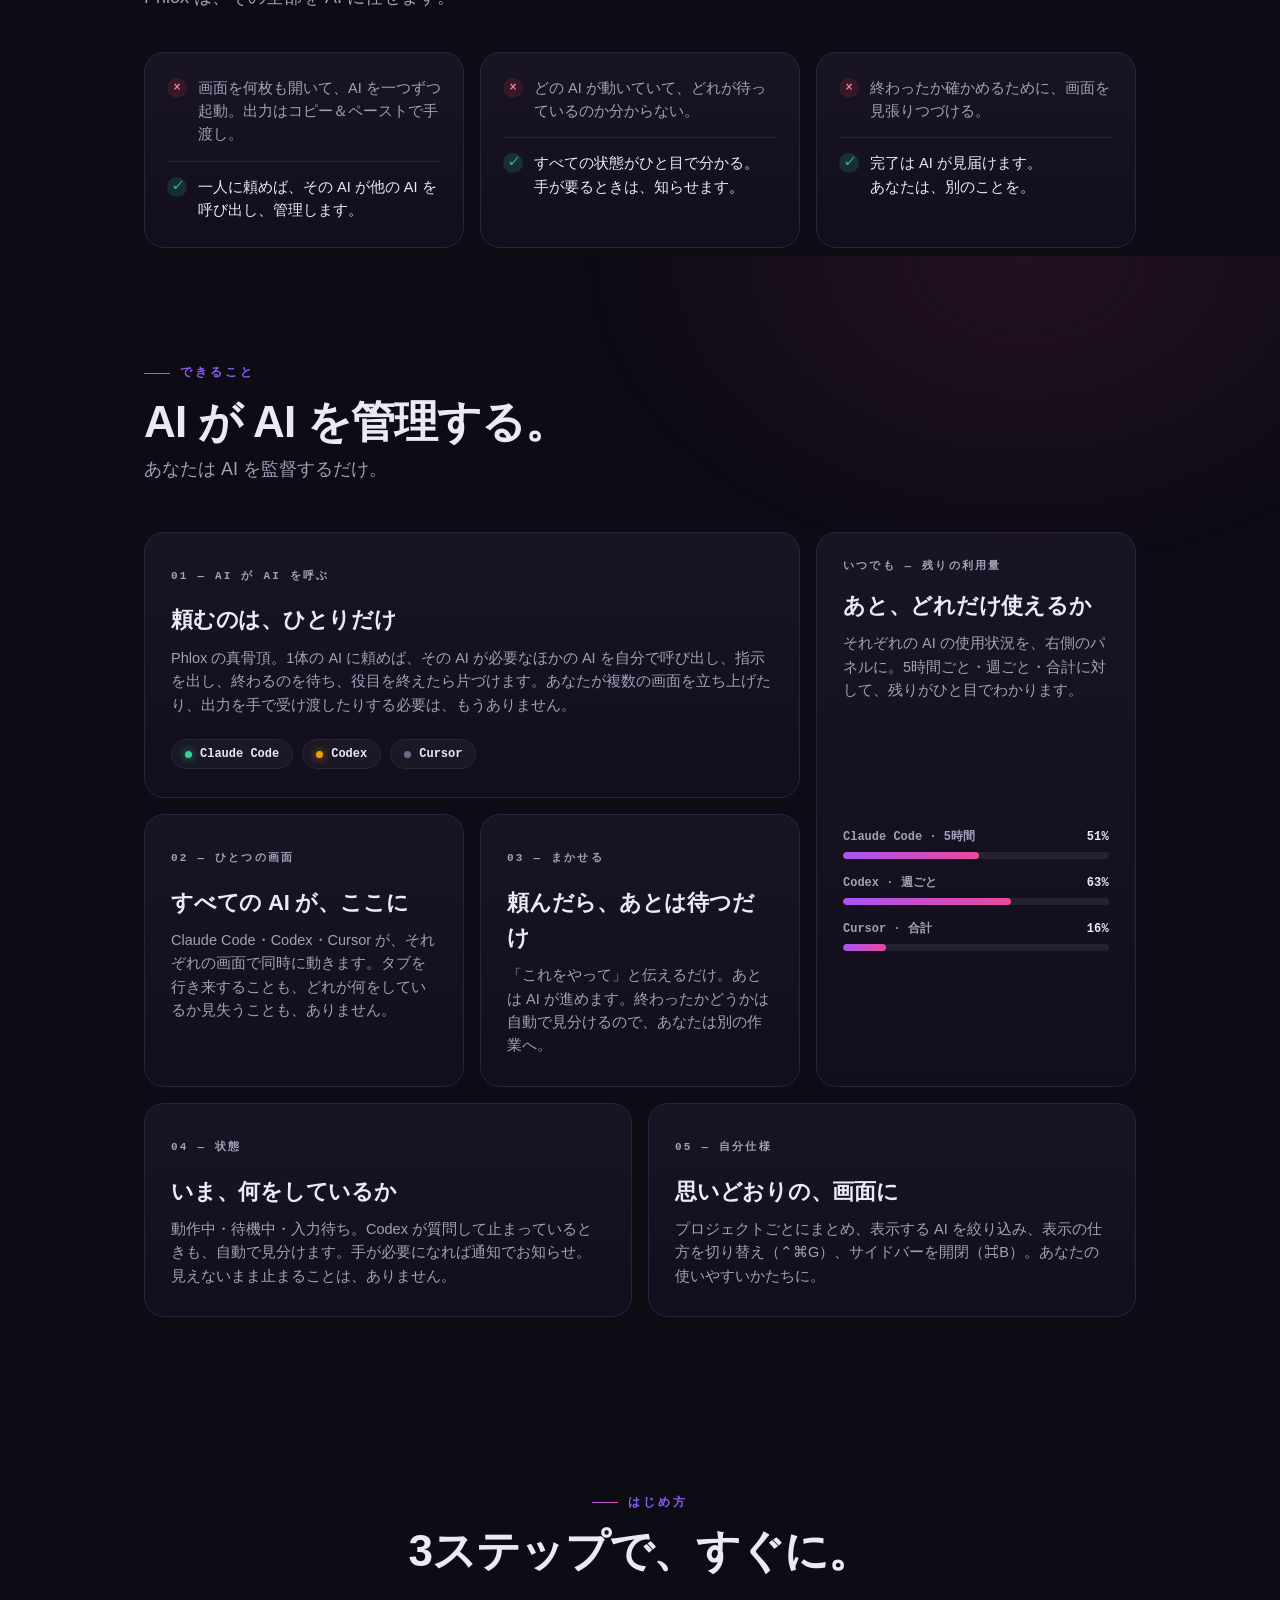
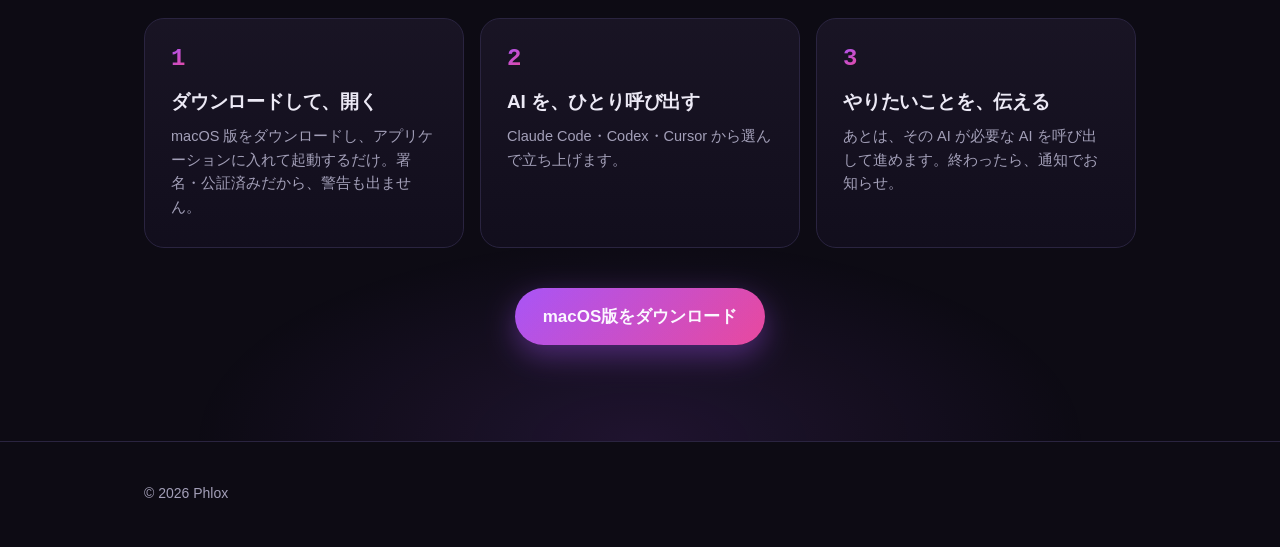
==== commit f7f9b814: "LP: AIがAIを呼び出す価値を主役にApple風コピーへ刷新(日英)" ====
--- a/ja/index.html
+++ b/ja/index.html
@@ -3,10 +3,10 @@
 <head>
   <meta charset="UTF-8" />
   <meta name="viewport" content="width=device-width, initial-scale=1.0" />
-  <title>Phlox — AIコーディングエージェントを束ねて動かす</title>
-  <meta name="description" content="Phlox は Codex・Cursor・Claude Code を1つのネイティブ macOS コックピットで並列に動かします。セッションを spawn し、タスクを委譲し、結果を統合する — すべて1画面で。" />
-  <meta property="og:title" content="Phlox — AIコーディングエージェントを束ねて動かす" />
-  <meta property="og:description" content="Codex・Cursor・Claude Code を Mac 上で並列に。spawn し、委譲し、統合する。" />
+  <title>Phlox — AIがAIを呼び出す、Mac の開発環境</title>
+  <meta name="description" content="1体の AI に頼むだけ。あとは、その AI がほかの AI を呼び出し、指示し、見届けます。Claude Code・Codex・Cursor を、ひとつの Mac アプリで。" />
+  <meta property="og:title" content="Phlox — 頼むのは、ひとり。動くのは、チーム。" />
+  <meta property="og:description" content="1体の AI に頼めば、その AI がほかの AI を呼び出して進めます。画面を何枚も開く必要は、もうありません。" />
   <meta property="og:type" content="website" />
   <meta property="og:url" content="https://phlox.cc/ja/" />
   <meta property="og:image" content="https://phlox.cc/assets/icon.png" />
@@ -18,7 +18,8 @@
     <div class="container nav">
       <a class="brand" href="/ja/"><img src="../assets/icon.png" alt="Phlox" />Phlox</a>
       <div class="nav-right">
-        <a href="#features">特徴</a>
+        <a href="#features">できること</a>
+        <a href="#start">はじめ方</a>
         <span class="lang">
           <a href="/">EN</a>
           <a href="/ja/" class="active">日本語</a>
@@ -31,8 +32,10 @@
     <section class="hero">
       <div class="container">
         <img class="app-icon" src="../assets/icon.png" alt="Phlox アプリアイコン" />
-        <h1>AIコーディングエージェントを、<br />束ねて動かす。</h1>
-        <p class="sub">Phlox は Codex・Cursor・Claude Code を1つのネイティブ macOS コックピットで並列に動かします。セッションを spawn し、タスクを委譲し、結果を統合する — すべて1画面で。</p>
+        <h1>頼むのは ひとり。<br />動くのは チーム。</h1>
+        <p class="sub">1体の AI に頼むだけ。あとは AI が AI を管理する世界。<br />
+          画面を何枚も開き、AI を起動し、コピペを送る。<br />
+          そんな必要はもうありません。</p>
         <div class="cta">
           <a class="btn-primary" href="https://github.com/HMNZK/phlox-dist/releases/latest/download/Phlox.dmg">macOS版をダウンロード</a>
         </div>
@@ -42,23 +45,47 @@
 
     <section class="container shot">
       <div class="shot-frame">
-        <img src="../assets/screenshot.webp" alt="Claude Code・Codex・Cursor を並列実行する Phlox" />
+        <img src="../assets/screenshot.webp" alt="ひとつの画面で複数の AI が同時に動く Phlox" />
+      </div>
+    </section>
+
+    <section class="problem" id="why">
+      <div class="container">
+        <div class="head">
+          <span class="eyebrow">これまでと、これから。</span>
+          <h2>全てを人間が管理する時代は終わり。</h2>
+          <p class="lead">使う AI が増えるほど、起動も、受け渡しも、見張りも増えていく。Phlox は、その全部を AI に任せます。</p>
+        </div>
+        <div class="pains">
+          <article class="pain">
+            <div class="row bad"><span class="ic">×</span><span>画面を何枚も開いて、AI を一つずつ起動。出力はコピー＆ペーストで手渡し。</span></div>
+            <div class="row good"><span class="ic">✓</span><span>一人に頼めば、その AI が他の AI を呼び出し、管理します。</span></div>
+          </article>
+          <article class="pain">
+            <div class="row bad"><span class="ic">×</span><span>どの AI が動いていて、どれが待っているのか分からない。</span></div>
+            <div class="row good"><span class="ic">✓</span><span>すべての状態がひと目で分かる。<br />手が要るときは、知らせます。</span></div>
+          </article>
+          <article class="pain">
+            <div class="row bad"><span class="ic">×</span><span>終わったか確かめるために、画面を見張りつづける。</span></div>
+            <div class="row good"><span class="ic">✓</span><span>完了は AI が見届けます。<br />あなたは、別のことを。</span></div>
+          </article>
+        </div>
       </div>
     </section>
 
     <section class="features" id="features">
       <div class="container">
         <div class="head">
-          <span class="eyebrow">Features</span>
-          <h2>コピペではない、本物のオーケストレーション。</h2>
-          <p class="lead">Mac 上のすべてのコーディングエージェントを、1つのネイティブ・コックピットに。spawn し、見守り、協調させる。</p>
+          <span class="eyebrow">できること</span>
+          <h2>AI が AI を管理する。</h2>
+          <p class="lead">あなたは AI を監督するだけ。</p>
         </div>
 
         <div class="bento">
           <article class="feat feat-a">
-            <span class="k">01 — Parallel</span>
-            <h3>1画面に、すべてのエージェント</h3>
-            <p>Codex・Cursor・Claude Code が、それぞれ専用のライブ・ターミナルペインで並列に動作。タブを行き来せず、アプリ間で文脈を失うこともありません。</p>
+            <span class="k">01 — AI が AI を呼ぶ</span>
+            <h3>頼むのは、ひとりだけ</h3>
+            <p>Phlox の真骨頂。1体の AI に頼めば、その AI が必要なほかの AI を自分で呼び出し、指示を出し、終わるのを待ち、役目を終えたら片づけます。あなたが複数の画面を立ち上げたり、出力を手で受け渡したりする必要は、もうありません。</p>
             <div class="panes">
               <span class="pane"><span class="dot run"></span>Claude Code</span>
               <span class="pane"><span class="dot wait"></span>Codex</span>
@@ -67,39 +94,68 @@
           </article>
 
           <article class="feat feat-usage">
-            <span class="k">Live</span>
-            <h3>使用量を、ひと目で</h3>
-            <p>各エージェントのクォータを Inspector に。5時間・週次・合計の上限で。</p>
+            <span class="k">いつでも — 残りの利用量</span>
+            <h3>あと、どれだけ使えるか</h3>
+            <p>それぞれの AI の使用状況を、右側のパネルに。5時間ごと・週ごと・合計に対して、残りがひと目でわかります。</p>
             <div class="usage">
-              <div class="ubar"><div class="ul"><span>Claude Code · 5h</span><b>51%</b></div><div class="track"><div class="fill" style="--w:51%"></div></div></div>
-              <div class="ubar"><div class="ul"><span>Codex · 週次</span><b>63%</b></div><div class="track"><div class="fill" style="--w:63%"></div></div></div>
+              <div class="ubar"><div class="ul"><span>Claude Code · 5時間</span><b>51%</b></div><div class="track"><div class="fill" style="--w:51%"></div></div></div>
+              <div class="ubar"><div class="ul"><span>Codex · 週ごと</span><b>63%</b></div><div class="track"><div class="fill" style="--w:63%"></div></div></div>
               <div class="ubar"><div class="ul"><span>Cursor · 合計</span><b>16%</b></div><div class="track"><div class="fill" style="--w:16%"></div></div></div>
             </div>
           </article>
 
           <article class="feat feat-c">
-            <span class="k">02 — Delegate</span>
-            <h3>委譲して、待つ</h3>
-            <p>セッションを spawn して指示を送ったら、あとは任せるだけ。完了は Stop フックで自動検知し、結果を統合します。</p>
+            <span class="k">02 — ひとつの画面</span>
+            <h3>すべての AI が、ここに</h3>
+            <p>Claude Code・Codex・Cursor が、それぞれの画面で同時に動きます。タブを行き来することも、どれが何をしているか見失うことも、ありません。</p>
           </article>
 
           <article class="feat feat-d">
-            <span class="k">03 — Handoff</span>
-            <h3>エージェント同士が会話する</h3>
-            <p>セッション間メッセージングで作業を引き継ぎ、文脈を共有。複数エージェントが1つのタスクで協調します。</p>
+            <span class="k">03 — まかせる</span>
+            <h3>頼んだら、あとは待つだけ</h3>
+            <p>「これをやって」と伝えるだけ。あとは AI が進めます。終わったかどうかは自動で見分けるので、あなたは別の作業へ。</p>
           </article>
 
           <article class="feat feat-e">
-            <span class="k">04 — Status</span>
-            <h3>信頼できるステータス</h3>
-            <p>実行中・待機・入力待ちを自動検知（Codex のプロンプト待ちも含む）。通知とプラン承認プロンプトで、見えないまま止まることがありません。</p>
+            <span class="k">04 — 状態</span>
+            <h3>いま、何をしているか</h3>
+            <p>動作中・待機中・入力待ち。Codex が質問して止まっているときも、自動で見分けます。手が必要になれば通知でお知らせ。見えないまま止まることは、ありません。</p>
           </article>
 
           <article class="feat feat-f">
-            <span class="k">05 — Layout</span>
-            <h3>ワークスペースとレイアウト</h3>
-            <p>ワークスペースでセッションをまとめ、グリッドを絞り込み、表示モードを切替（⌃⌘G）、サイドバーをトグル（⌘B）。あなたの思うままのコックピットに。</p>
+            <span class="k">05 — 自分仕様</span>
+            <h3>思いどおりの、画面に</h3>
+            <p>プロジェクトごとにまとめ、表示する AI を絞り込み、表示の仕方を切り替え（⌃⌘G）、サイドバーを開閉（⌘B）。あなたの使いやすいかたちに。</p>
           </article>
+        </div>
+      </div>
+    </section>
+
+    <section class="start" id="start">
+      <div class="container">
+        <div class="head">
+          <span class="eyebrow">はじめ方</span>
+          <h2>3ステップで、すぐに。</h2>
+        </div>
+        <div class="steps">
+          <article class="step">
+            <span class="n">1</span>
+            <h3>ダウンロードして、開く</h3>
+            <p>macOS 版をダウンロードし、アプリケーションに入れて起動するだけ。署名・公証済みだから、警告も出ません。</p>
+          </article>
+          <article class="step">
+            <span class="n">2</span>
+            <h3>AI を、ひとり呼び出す</h3>
+            <p>Claude Code・Codex・Cursor から選んで立ち上げます。</p>
+          </article>
+          <article class="step">
+            <span class="n">3</span>
+            <h3>やりたいことを、伝える</h3>
+            <p>あとは、その AI が必要な AI を呼び出して進めます。終わったら、通知でお知らせ。</p>
+          </article>
+        </div>
+        <div class="cta">
+          <a class="btn-primary" href="https://github.com/HMNZK/phlox-dist/releases/latest/download/Phlox.dmg">macOS版をダウンロード</a>
         </div>
       </div>
     </section>
--- a/styles.css
+++ b/styles.css
@@ -232,6 +232,55 @@
 .js .fill { width: 0; }
 .js .feat-usage.in .fill { width: var(--w); transition: width 1.1s cubic-bezier(.2, .7, .2, 1) .25s; }
 
+/* ---- Problem → Solution ---- */
+.problem { padding: 84px 0 8px; position: relative; }
+.problem .head { margin: 0 0 40px; }
+.problem h2 {
+  font-size: clamp(28px, 4.6vw, 44px);
+  line-height: 1.08; letter-spacing: -0.02em; font-weight: 800;
+  margin: 16px 0 10px; max-width: 20ch;
+}
+.problem .lead { margin: 0; color: var(--muted); font-size: clamp(16px, 2vw, 18px); max-width: 56ch; }
+.pains { display: grid; grid-template-columns: repeat(3, 1fr); gap: 16px; }
+.pain {
+  background: linear-gradient(180deg, rgba(26, 22, 38, 0.92), rgba(18, 15, 30, 0.92));
+  border: 1px solid var(--border); border-radius: 20px; padding: 24px 22px;
+}
+.pain .row { display: flex; gap: 11px; align-items: flex-start; font-size: 14.5px; line-height: 1.62; }
+.pain .bad { color: var(--muted); }
+.pain .good { color: var(--text); margin-top: 14px; padding-top: 14px; border-top: 1px solid var(--border); }
+.pain .ic {
+  flex: none; width: 20px; height: 20px; border-radius: 50%;
+  display: grid; place-items: center; font: 700 12px/1 var(--mono); margin-top: 1px;
+}
+.pain .bad .ic { background: rgba(244, 63, 94, 0.14); color: #fb7185; }
+.pain .good .ic { background: rgba(52, 211, 153, 0.16); color: #34d399; }
+
+/* ---- Get started ---- */
+.start { padding: 88px 0 96px; position: relative; text-align: center; }
+.start::before {
+  content: ""; position: absolute; inset: 0;
+  background: radial-gradient(50% 45% at 50% 100%, rgba(168, 85, 247, 0.12), transparent 70%);
+  pointer-events: none;
+}
+.start .head { margin: 0 0 44px; text-align: center; }
+.start h2 {
+  font-size: clamp(28px, 4.6vw, 44px);
+  line-height: 1.08; letter-spacing: -0.02em; font-weight: 800; margin: 16px 0 0;
+}
+.steps { display: grid; grid-template-columns: repeat(3, 1fr); gap: 16px; text-align: left; margin: 0 0 40px; }
+.step {
+  position: relative;
+  background: linear-gradient(180deg, rgba(26, 22, 38, 0.92), rgba(18, 15, 30, 0.92));
+  border: 1px solid var(--border); border-radius: 20px; padding: 28px 26px;
+}
+.step .n {
+  font: 800 24px/1 var(--mono);
+  background: var(--accent-grad); -webkit-background-clip: text; background-clip: text; color: transparent;
+}
+.step h3 { margin: 14px 0 8px; font-size: 19px; letter-spacing: -0.01em; }
+.step p { margin: 0; color: var(--muted); font-size: 14.5px; line-height: 1.62; }
+
 /* ---- Footer ---- */
 footer {
   border-top: 1px solid var(--border);
@@ -249,6 +298,7 @@
 }
 @media (max-width: 760px) {
   .hero { padding: 56px 0 40px; }
+  .pains, .steps { grid-template-columns: 1fr; }
 }
 @media (max-width: 620px) {
   .bento { grid-template-columns: 1fr; }
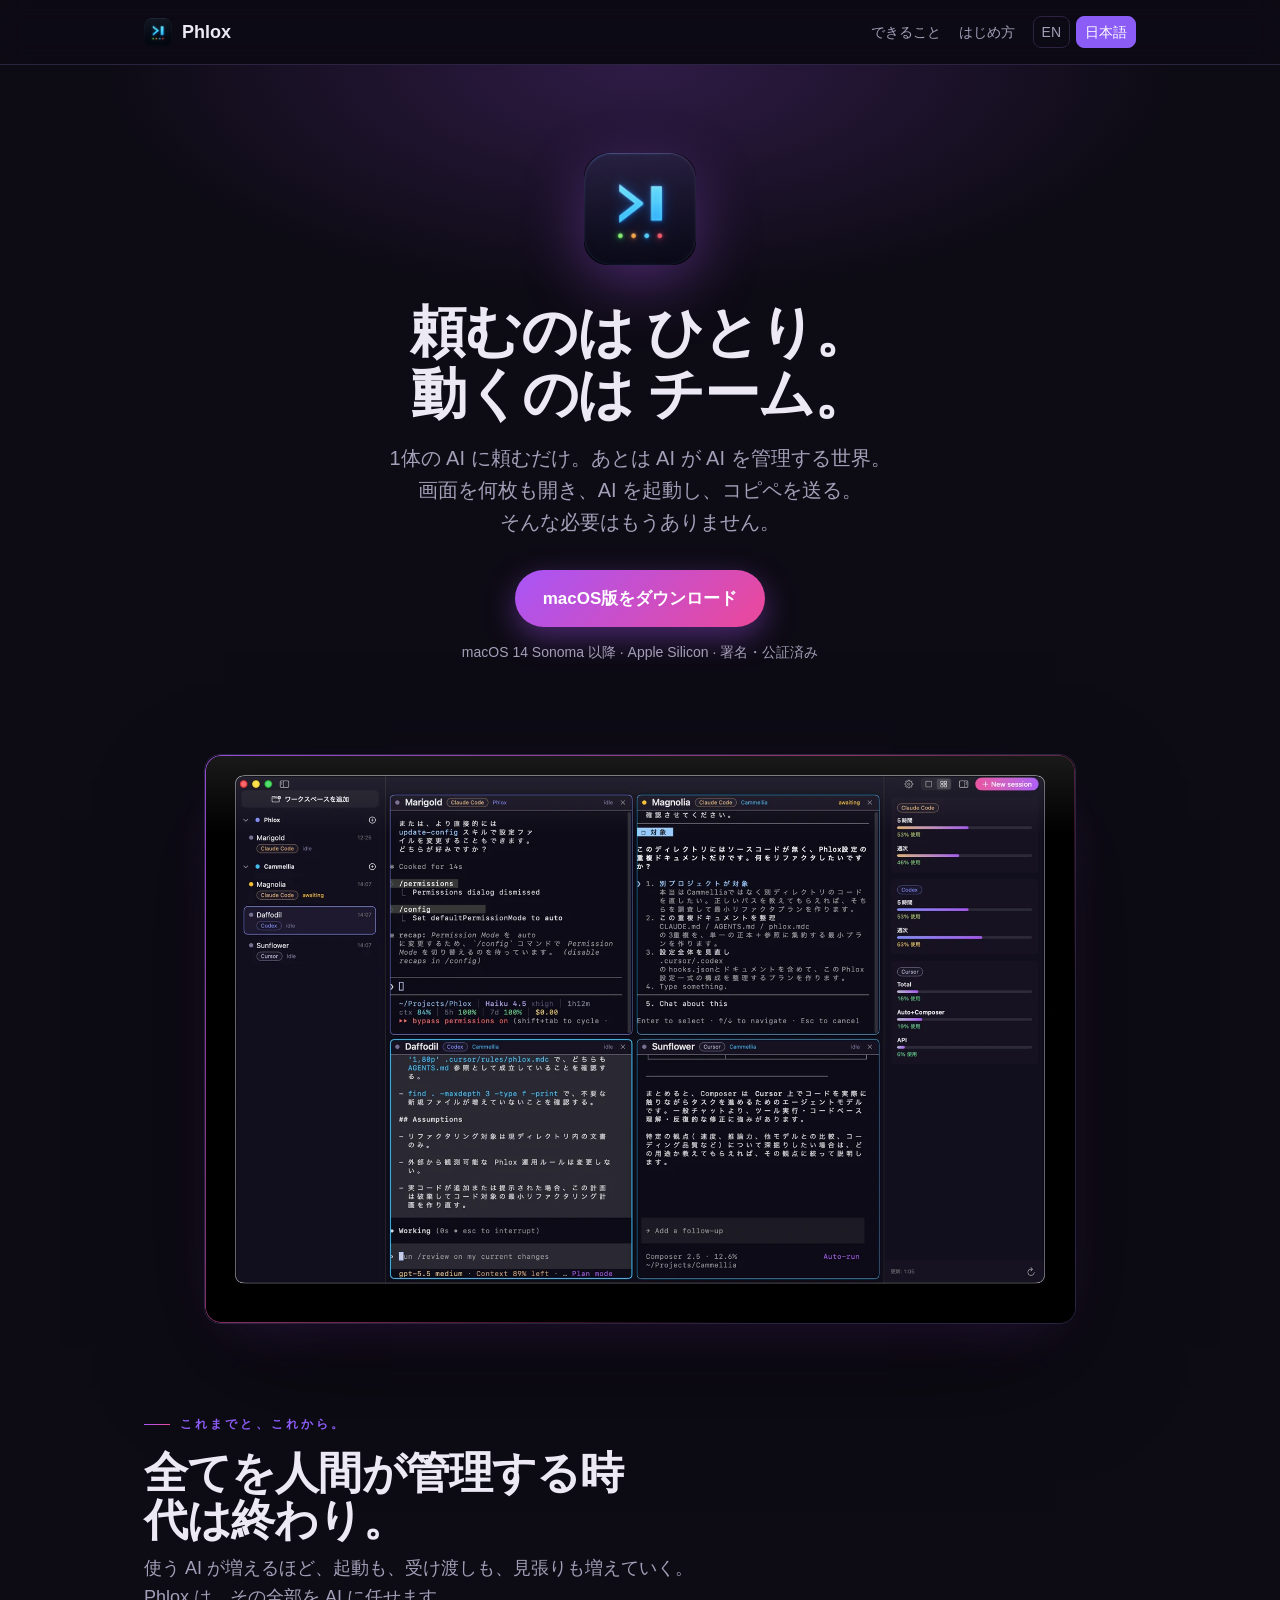
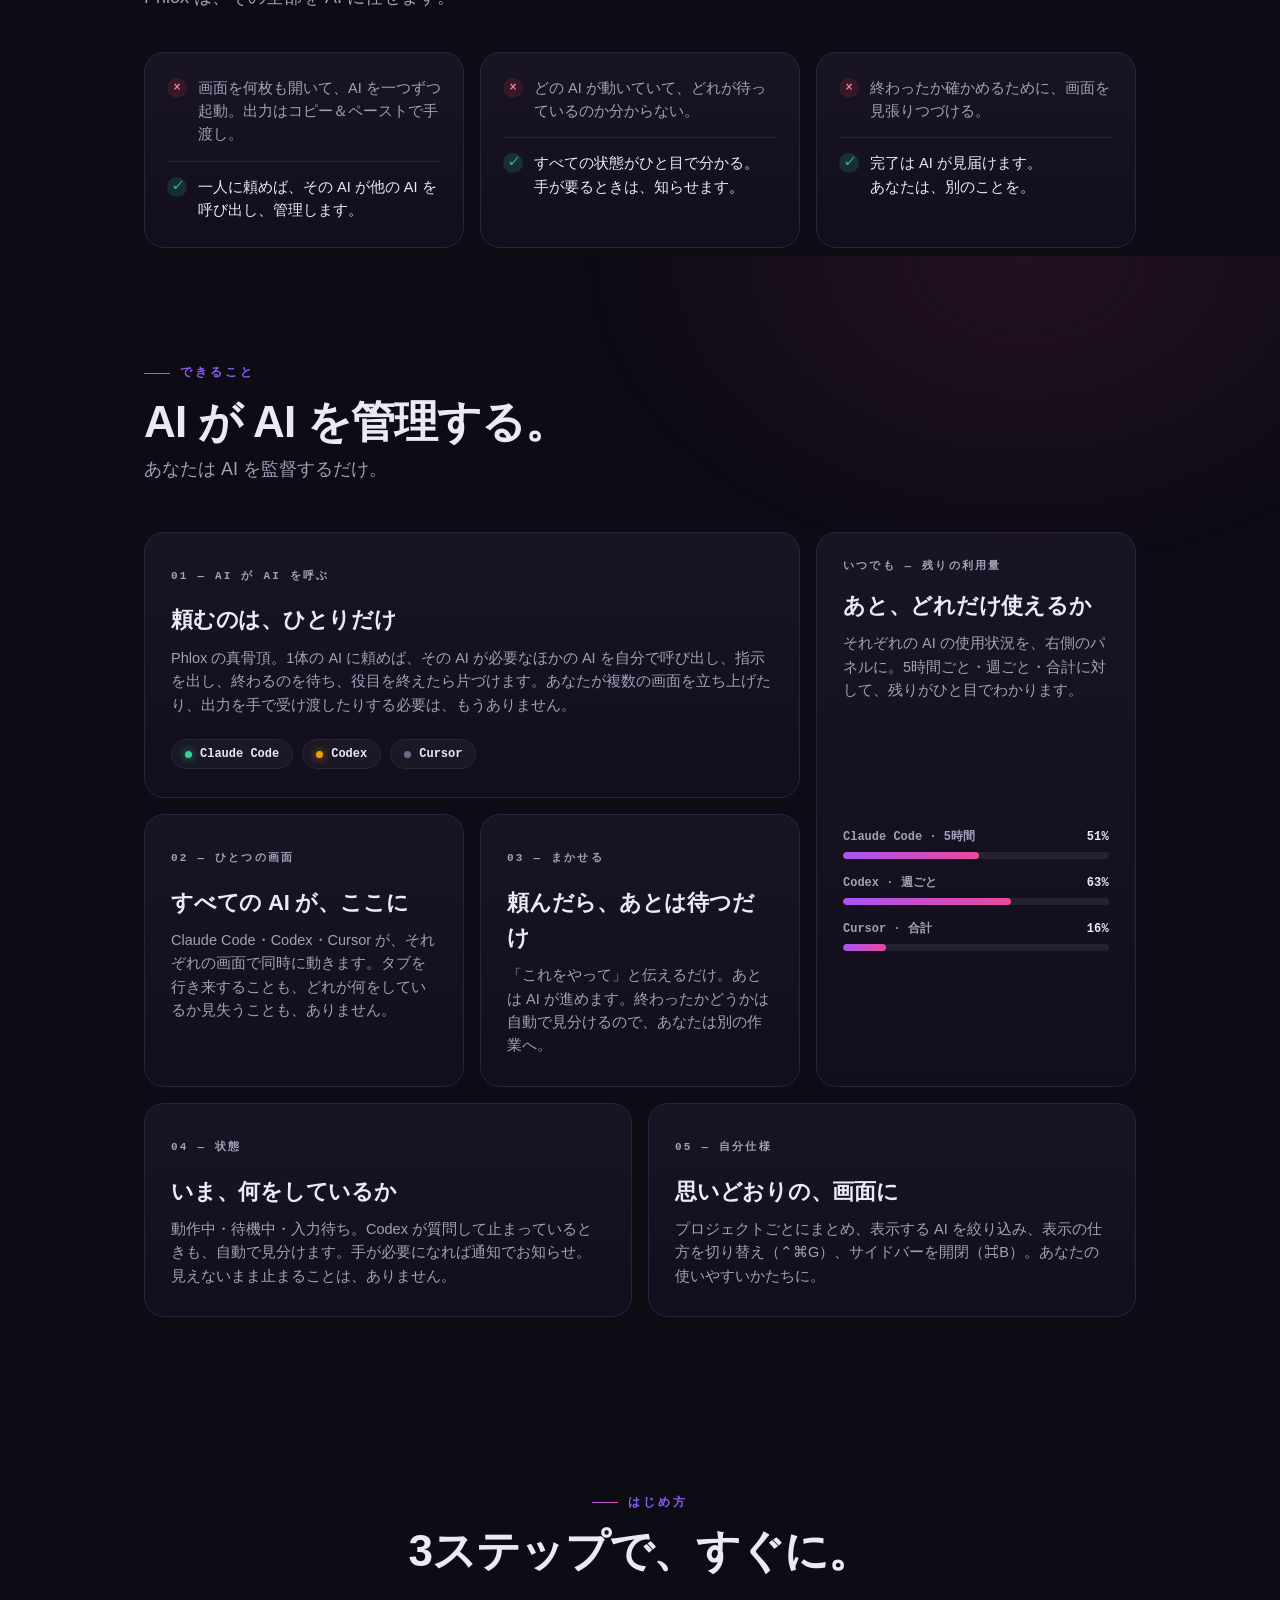
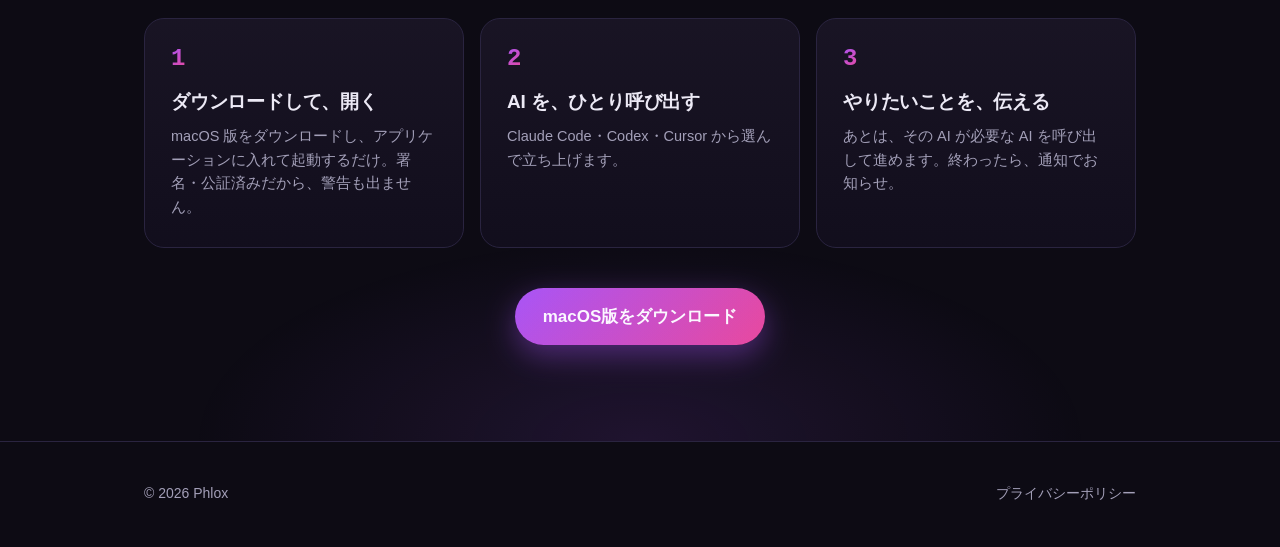
==== commit a024418b: "サイト/appcastをv0.4.0向けに更新" ====
--- a/ja/index.html
+++ b/ja/index.html
@@ -10,6 +10,9 @@
   <meta property="og:type" content="website" />
   <meta property="og:url" content="https://phlox.cc/ja/" />
   <meta property="og:image" content="https://phlox.cc/assets/icon.png" />
+  <link rel="alternate" hreflang="en" href="https://phlox.cc/" />
+  <link rel="alternate" hreflang="ja" href="https://phlox.cc/ja/" />
+  <link rel="alternate" hreflang="x-default" href="https://phlox.cc/" />
   <link rel="icon" href="../assets/icon.png" />
   <link rel="stylesheet" href="../styles.css" />
 </head>
@@ -181,6 +184,7 @@
   <footer>
     <div class="container foot">
       <span>© 2026 Phlox</span>
+      <span><a href="/ja/privacy">プライバシーポリシー</a></span>
     </div>
   </footer>
 </body>
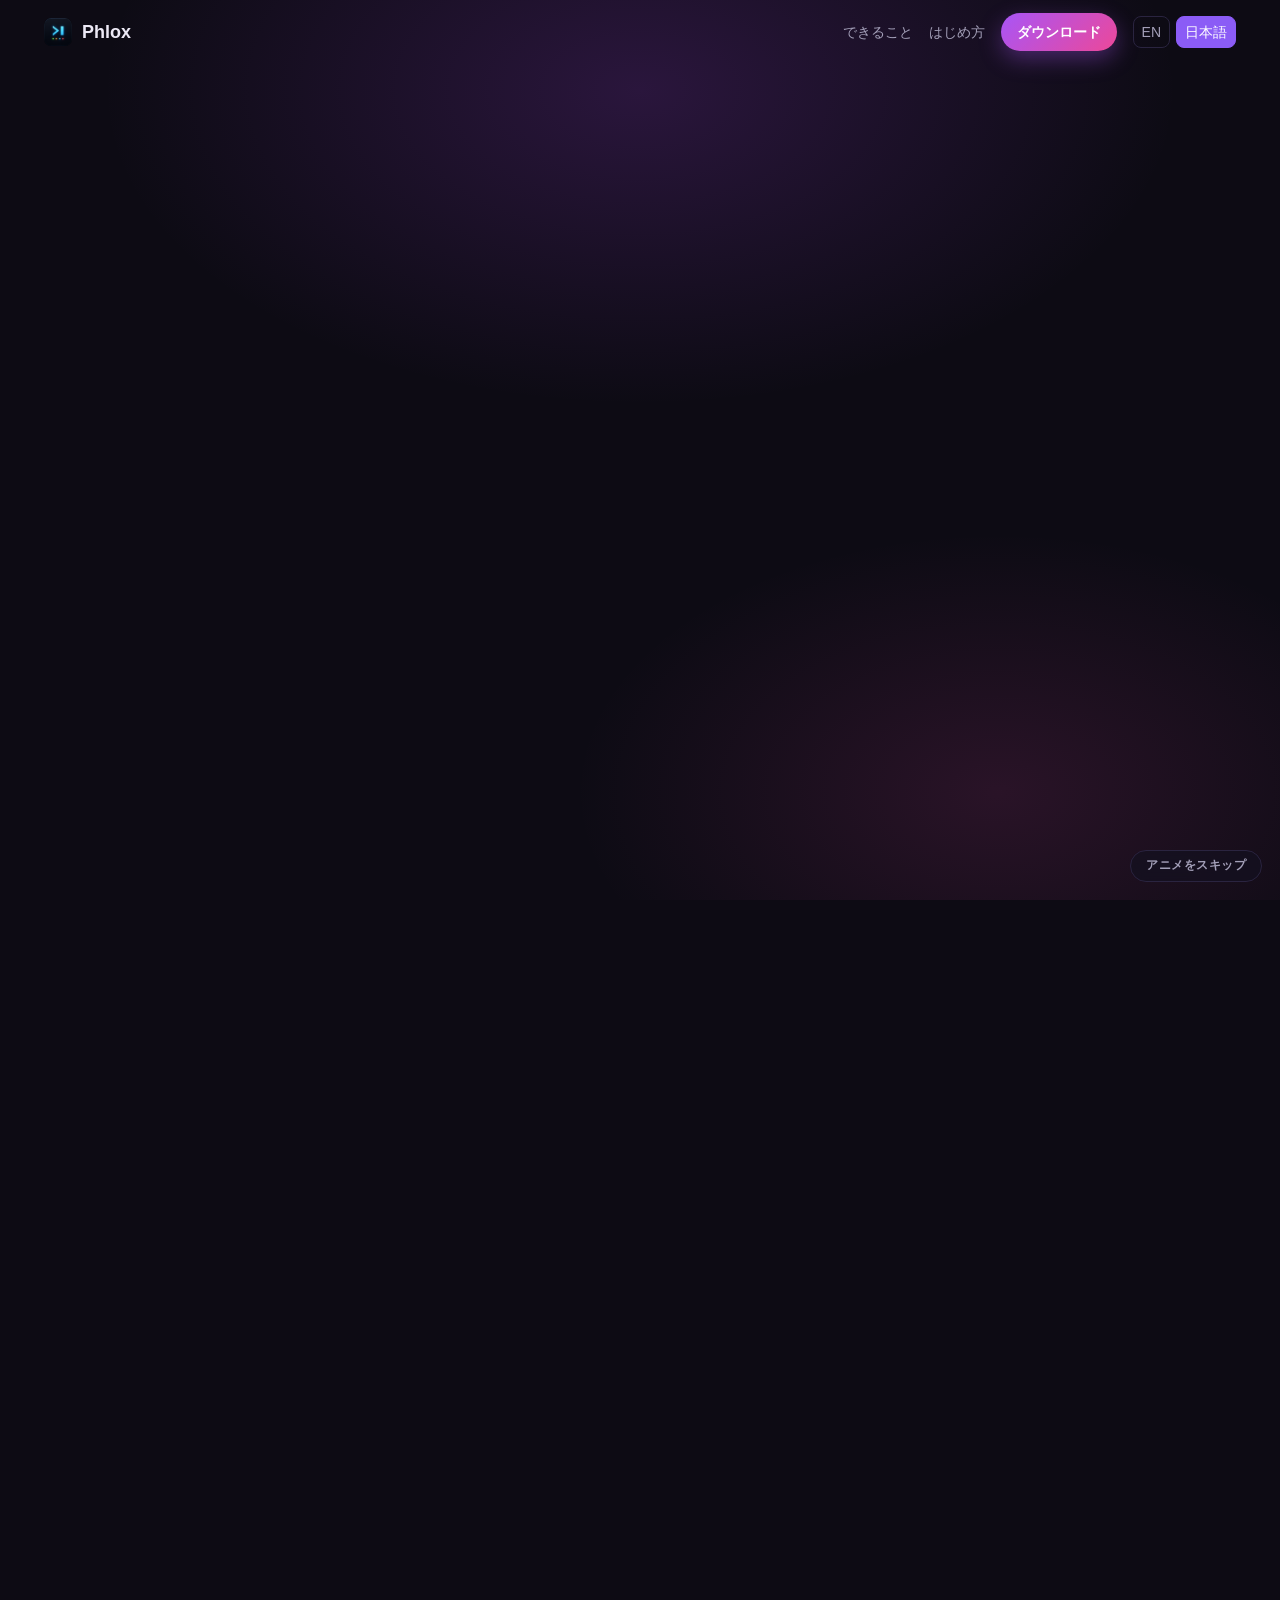
==== commit 5c78865c: "サイト/appcastをv0.6.0向けに更新" ====
--- a/ja/index.html
+++ b/ja/index.html
@@ -14,9 +14,27 @@
   <link rel="alternate" hreflang="ja" href="https://phlox.cc/ja/" />
   <link rel="alternate" hreflang="x-default" href="https://phlox.cc/" />
   <link rel="icon" href="../assets/icon.png" />
+  <link rel="preload" as="image" href="../assets/screenshot.webp" />
   <link rel="stylesheet" href="../styles.css" />
+  <link rel="stylesheet" href="../cine.css" />
 </head>
 <body>
+  <div id="cine" aria-hidden="true">
+    <nav id="cine-nav">
+      <a class="brand" href="/ja/"><img src="../assets/icon.png" alt="Phlox" />Phlox</a>
+      <div class="nav-right">
+        <a href="#features" data-seek="0.6">できること</a>
+        <a href="#start" data-seek="0.9">はじめ方</a>
+        <a class="cine-dl" href="https://github.com/HMNZK/phlox-dist/releases/latest/download/Phlox.dmg">ダウンロード</a>
+        <span class="lang"><a href="/">EN</a><a href="/ja/" class="active">日本語</a></span>
+      </div>
+    </nav>
+    <div id="cine-stick"><div id="cine-root"></div></div>
+    <div id="cine-cue"><span class="mouse"></span><span>Scroll</span></div>
+    <button type="button" id="skip-btn">アニメをスキップ</button>
+  </div>
+
+  <div id="fallback">
   <header>
     <div class="container nav">
       <a class="brand" href="/ja/"><img src="../assets/icon.png" alt="Phlox" />Phlox</a>
@@ -164,28 +182,14 @@
     </section>
   </main>
 
-  <script>
-    document.documentElement.classList.add('js');
-    (function () {
-      var els = document.querySelectorAll('.feat');
-      if (!('IntersectionObserver' in window)) {
-        els.forEach(function (e) { e.classList.add('in'); });
-        return;
-      }
-      var io = new IntersectionObserver(function (entries) {
-        entries.forEach(function (en) {
-          if (en.isIntersecting) { en.target.classList.add('in'); io.unobserve(en.target); }
-        });
-      }, { threshold: 0.18 });
-      els.forEach(function (e) { io.observe(e); });
-    })();
-  </script>
-
   <footer>
     <div class="container foot">
       <span>© 2026 Phlox</span>
       <span><a href="/ja/privacy">プライバシーポリシー</a></span>
     </div>
   </footer>
+  </div><!-- /#fallback -->
+
+  <script type="module" src="../app.js"></script>
 </body>
 </html>
--- a/styles.css
+++ b/styles.css
@@ -28,6 +28,10 @@
 
 a { color: inherit; text-decoration: none; }
 
+/* visible keyboard focus (quality floor) — outline follows each element's own radius */
+:focus-visible { outline: 2px solid var(--accent); outline-offset: 3px; }
+.btn-primary:focus-visible { outline-offset: 4px; }
+
 .container { max-width: var(--maxw); margin: 0 auto; padding: 0 24px; }
 
 /* ---- Header ---- */
@@ -48,6 +52,7 @@
 .brand { display: flex; align-items: center; gap: 10px; font-weight: 700; font-size: 18px; }
 .brand img { width: 28px; height: 28px; border-radius: 7px; }
 .nav-right { display: flex; align-items: center; gap: 18px; font-size: 14px; color: var(--muted); }
+.nav-right a { white-space: nowrap; }
 .nav-right a:hover { color: var(--text); }
 .lang { display: inline-flex; gap: 6px; }
 .lang a { padding: 4px 8px; border-radius: 8px; border: 1px solid var(--border); }
@@ -68,12 +73,14 @@
   margin: 28px 0 16px;
   letter-spacing: -0.02em;
   font-weight: 800;
+  text-wrap: balance;
 }
 .hero p.sub {
   font-size: clamp(17px, 2.4vw, 20px);
   color: var(--muted);
   max-width: 640px;
   margin: 0 auto 32px;
+  text-wrap: balance;
 }
 .cta { display: inline-flex; align-items: center; gap: 10px; }
 .btn-primary {
@@ -166,9 +173,9 @@
 .features h2 {
   font-size: clamp(28px, 4.6vw, 44px);
   line-height: 1.08; letter-spacing: -0.02em; font-weight: 800;
-  margin: 16px 0 10px; max-width: 18ch;
-}
-.features .lead { margin: 0; color: var(--muted); font-size: clamp(16px, 2vw, 18px); max-width: 56ch; }
+  margin: 16px 0 10px; max-width: 18ch; text-wrap: balance;
+}
+.features .lead { margin: 0; color: var(--muted); font-size: clamp(16px, 2vw, 18px); max-width: 56ch; text-wrap: pretty; }
 
 .bento { display: grid; grid-template-columns: repeat(6, 1fr); gap: 16px; }
 .feat {
@@ -238,17 +245,19 @@
 .problem h2 {
   font-size: clamp(28px, 4.6vw, 44px);
   line-height: 1.08; letter-spacing: -0.02em; font-weight: 800;
-  margin: 16px 0 10px; max-width: 20ch;
-}
-.problem .lead { margin: 0; color: var(--muted); font-size: clamp(16px, 2vw, 18px); max-width: 56ch; }
+  margin: 16px 0 10px; max-width: 20ch; text-wrap: balance;
+}
+.problem .lead { margin: 0; color: var(--muted); font-size: clamp(16px, 2vw, 18px); max-width: 56ch; text-wrap: pretty; }
 .pains { display: grid; grid-template-columns: repeat(3, 1fr); gap: 16px; }
 .pain {
+  display: flex; flex-direction: column;
   background: linear-gradient(180deg, rgba(26, 22, 38, 0.92), rgba(18, 15, 30, 0.92));
   border: 1px solid var(--border); border-radius: 20px; padding: 24px 22px;
 }
 .pain .row { display: flex; gap: 11px; align-items: flex-start; font-size: 14.5px; line-height: 1.62; }
 .pain .bad { color: var(--muted); }
-.pain .good { color: var(--text); margin-top: 14px; padding-top: 14px; border-top: 1px solid var(--border); }
+/* pin the "after" row to the bottom so the dividers line up across cards */
+.pain .good { color: var(--text); margin-top: auto; padding-top: 14px; border-top: 1px solid var(--border); }
 .pain .ic {
   flex: none; width: 20px; height: 20px; border-radius: 50%;
   display: grid; place-items: center; font: 700 12px/1 var(--mono); margin-top: 1px;
@@ -267,6 +276,7 @@
 .start h2 {
   font-size: clamp(28px, 4.6vw, 44px);
   line-height: 1.08; letter-spacing: -0.02em; font-weight: 800; margin: 16px 0 0;
+  text-wrap: balance;
 }
 .steps { display: grid; grid-template-columns: repeat(3, 1fr); gap: 16px; text-align: left; margin: 0 0 40px; }
 .step {
@@ -300,6 +310,11 @@
   .hero { padding: 56px 0 40px; }
   .pains, .steps { grid-template-columns: 1fr; }
 }
+/* narrow screens: drop in-page anchors, keep the language switcher on one line */
+@media (max-width: 640px) {
+  .nav-right { gap: 12px; }
+  .nav-right a[href^="#"] { display: none; }
+}
 @media (max-width: 620px) {
   .bento { grid-template-columns: 1fr; }
   .feat, .feat-a, .feat-usage, .feat-e, .feat-f { grid-column: span 1; }
--- a/cine.css
+++ b/cine.css
@@ -0,0 +1,124 @@
+/* ===========================================================================
+   Cinematic layer — a pinned scroll-scrubbed composition.
+   Visible only when app.js has mounted and added html.cine-on.
+   Without JS / on load failure / with reduced-motion, the static #fallback
+   page is served instead (SEO-safe, no broken first paint).
+   =========================================================================== */
+
+html:not(.cine-on) #cine { display: none; }
+html.cine-on #fallback { display: none; }
+html.cine-on, html.cine-on body { background: #0d0b14; }
+/* let the long scroll drive the scrub; avoid overscroll bounce stealing it */
+html.cine-on body { overscroll-behavior-y: none; }
+
+/* The scroll track. Its height is the "film length": app.js maps scroll
+   position across it onto the composition timeline. Taller = more scroll per
+   unit of animation, i.e. a slower, more deliberate scrub. */
+#cine {
+  position: relative;
+  height: 1000vh;           /* paced length of the scroll-through (~1.7x slower than 640vh) */
+  z-index: 1;
+}
+#cine-stick {
+  position: sticky;
+  top: 0;
+  height: 100vh;
+  height: 100svh;           /* avoid mobile URL-bar jump */
+  overflow: hidden;
+  background: #0d0b14;
+}
+#cine-root { width: 100vw; height: 100vh; height: 100svh; }
+#cine-root > * { width: 100% !important; height: 100% !important; }
+
+/* Persistent navigation overlay — real, clickable links so the page's
+   information architecture and CTA survive the timeline. */
+#cine-nav {
+  position: fixed;
+  top: 0; left: 0; right: 0;
+  z-index: 30;
+  display: flex; align-items: center; justify-content: space-between;
+  height: 64px; padding: 0 24px;
+  max-width: 1240px; margin: 0 auto;
+  pointer-events: none;     /* let non-interactive areas pass clicks to scroll */
+}
+#cine-nav a, #cine-nav .lang { pointer-events: auto; }
+#cine-nav .brand {
+  display: flex; align-items: center; gap: 10px;
+  font-weight: 700; font-size: 18px; color: #ece9f5;
+  text-decoration: none;
+}
+#cine-nav .brand img { width: 28px; height: 28px; border-radius: 7px; }
+#cine-nav .nav-right {
+  display: flex; align-items: center; gap: 16px;
+  font-size: 14px; color: #a39fb8;
+}
+#cine-nav .nav-right > a { color: #a39fb8; text-decoration: none; white-space: nowrap; transition: color .2s ease; }
+#cine-nav .nav-right > a:hover { color: #ece9f5; }
+#cine-nav .cine-dl {
+  color: #fff !important;
+  background: linear-gradient(135deg, #a855f7 0%, #ec4899 100%);
+  padding: 8px 16px; border-radius: 999px; font-weight: 700;
+  box-shadow: 0 8px 22px rgba(168, 85, 247, 0.35);
+}
+#cine-nav .lang { display: inline-flex; gap: 6px; }
+#cine-nav .lang a {
+  padding: 4px 8px; border-radius: 8px; color: #a39fb8; text-decoration: none;
+  border: 1px solid #2a2440;
+}
+#cine-nav .lang a.active { background: #8b5cf6; color: #fff; border-color: #8b5cf6; }
+
+/* Skip control — escape hatch to the plain page. */
+#skip-btn {
+  position: fixed;
+  right: 18px; bottom: 18px;
+  z-index: 30;
+  font: 600 12px/1 ui-monospace, "SF Mono", Menlo, monospace;
+  letter-spacing: .04em;
+  color: #a39fb8;
+  background: rgba(20, 17, 33, 0.72);
+  border: 1px solid #2a2440;
+  border-radius: 999px;
+  padding: 9px 15px;
+  cursor: pointer;
+  backdrop-filter: blur(8px);
+  transition: color .2s ease, border-color .2s ease, transform .1s ease;
+}
+#skip-btn:hover { color: #ece9f5; border-color: #8b5cf6; }
+#skip-btn:active { transform: scale(.96); }
+
+/* Scroll cue — a quiet hint that the page is scroll-driven. app.js fades it
+   out after the first scroll (adds html.scrolled). */
+#cine-cue {
+  position: fixed;
+  left: 50%; bottom: 22px; transform: translateX(-50%);
+  z-index: 25;
+  display: flex; flex-direction: column; align-items: center; gap: 8px;
+  font: 600 11px/1 ui-monospace, "SF Mono", Menlo, monospace;
+  letter-spacing: .22em; text-transform: uppercase;
+  color: #a39fb8;
+  pointer-events: none;
+  transition: opacity .5s ease;
+}
+#cine-cue .mouse {
+  width: 22px; height: 34px; border: 1.5px solid #4a4368; border-radius: 12px;
+  position: relative;
+}
+#cine-cue .mouse::after {
+  content: ""; position: absolute; left: 50%; top: 6px; width: 3px; height: 6px;
+  border-radius: 2px; background: #8b5cf6; transform: translateX(-50%);
+  animation: cueWheel 1.6s ease-in-out infinite;
+}
+@keyframes cueWheel { 0%,100% { opacity: .3; transform: translate(-50%, 0); } 50% { opacity: 1; transform: translate(-50%, 7px); } }
+html.scrolled #cine-cue { opacity: 0; }
+
+:focus-visible { outline: 2px solid #8b5cf6; outline-offset: 3px; }
+
+@media (max-width: 640px) {
+  #cine-nav { padding: 0 16px; gap: 8px; }
+  #cine-nav .nav-right { gap: 10px; }
+  #cine-nav .nav-right > a:not(.cine-dl) { display: none; }  /* keep brand · Download · lang */
+}
+
+@media (prefers-reduced-motion: reduce) {
+  #cine-cue .mouse::after { animation: none; }
+}
